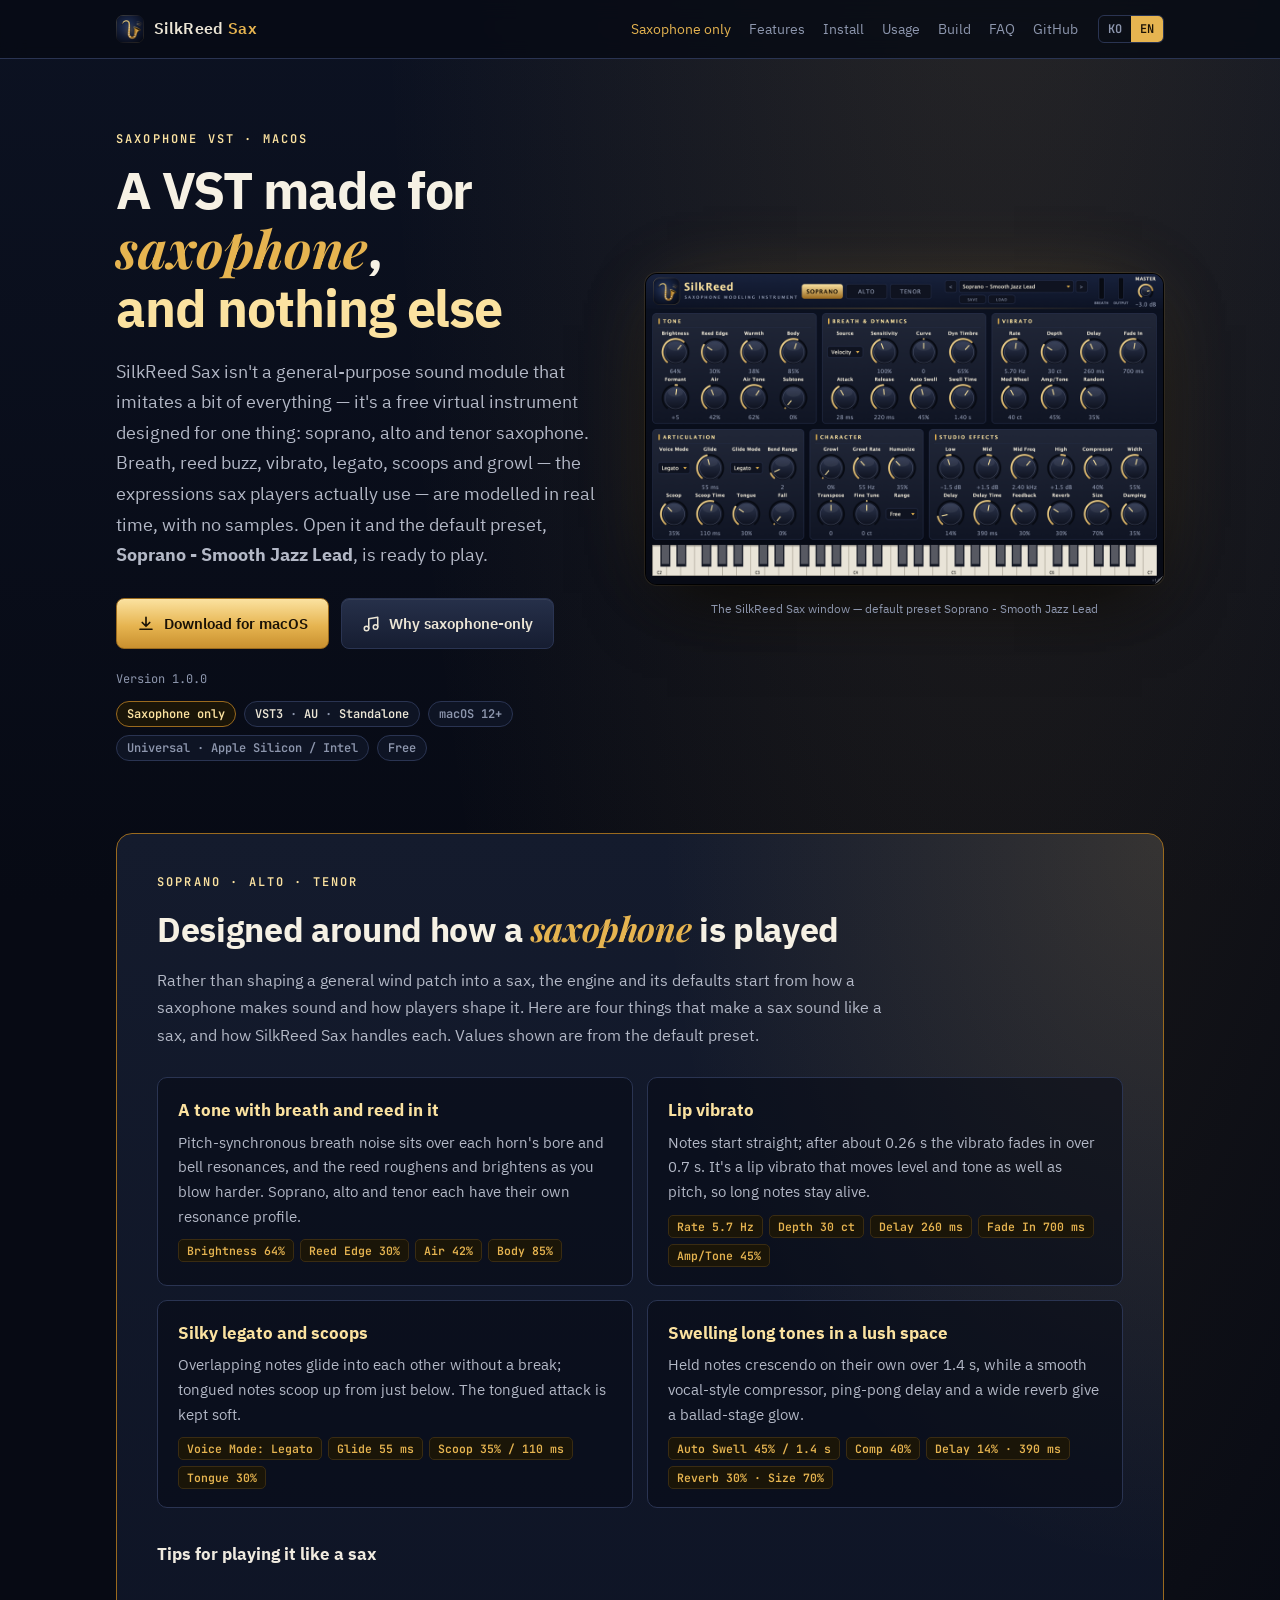
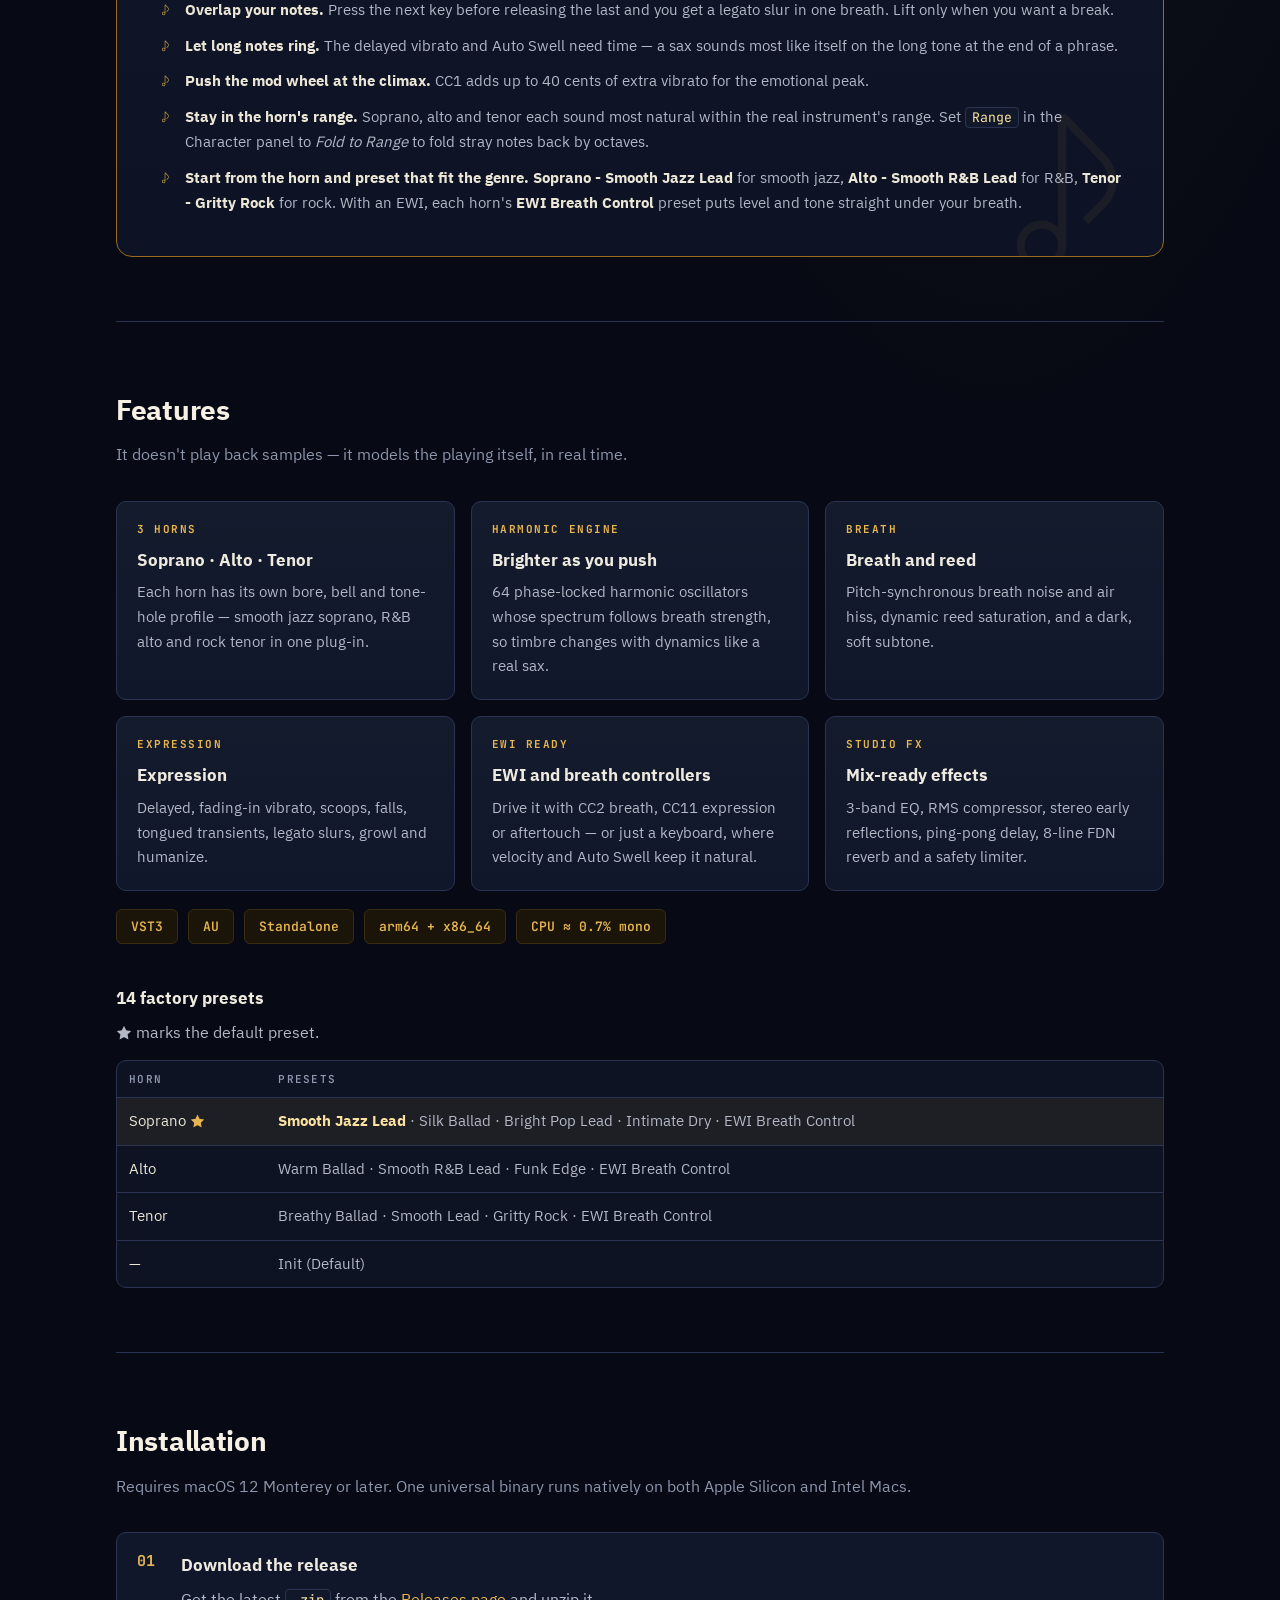
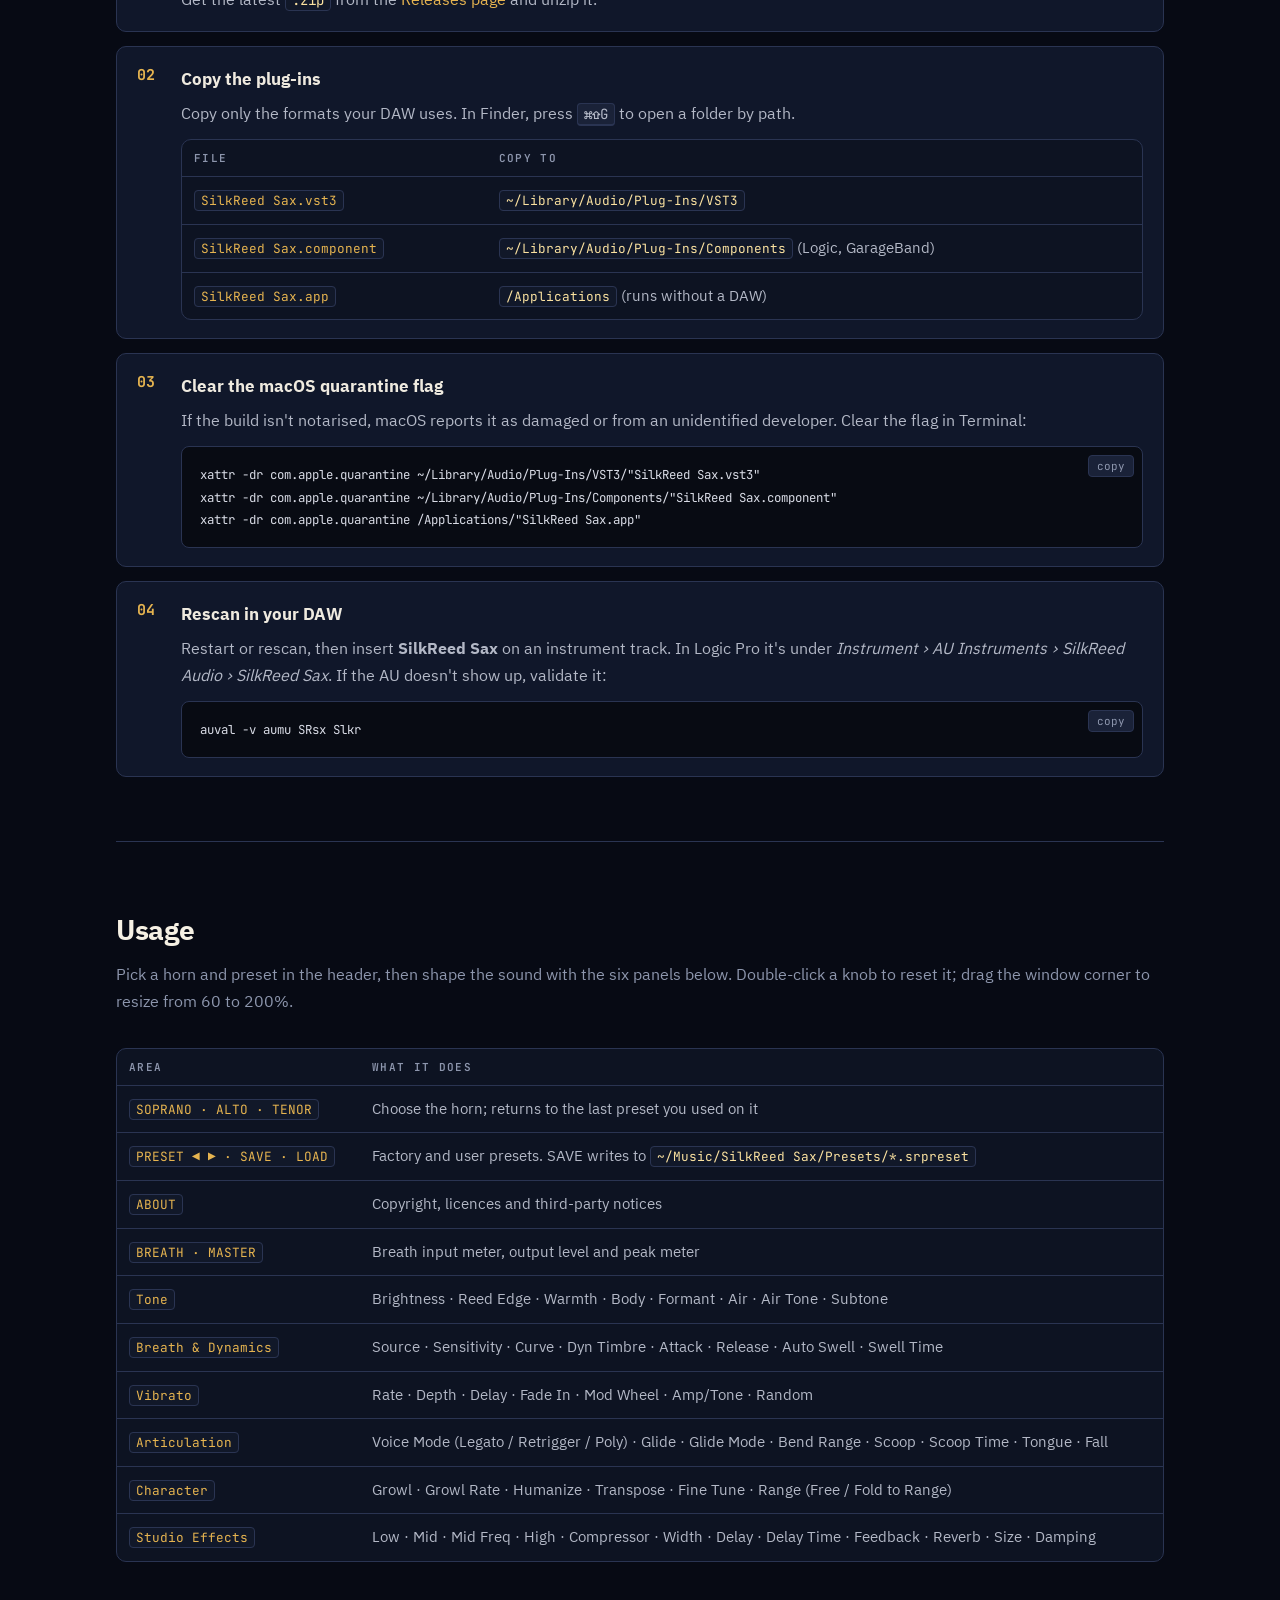
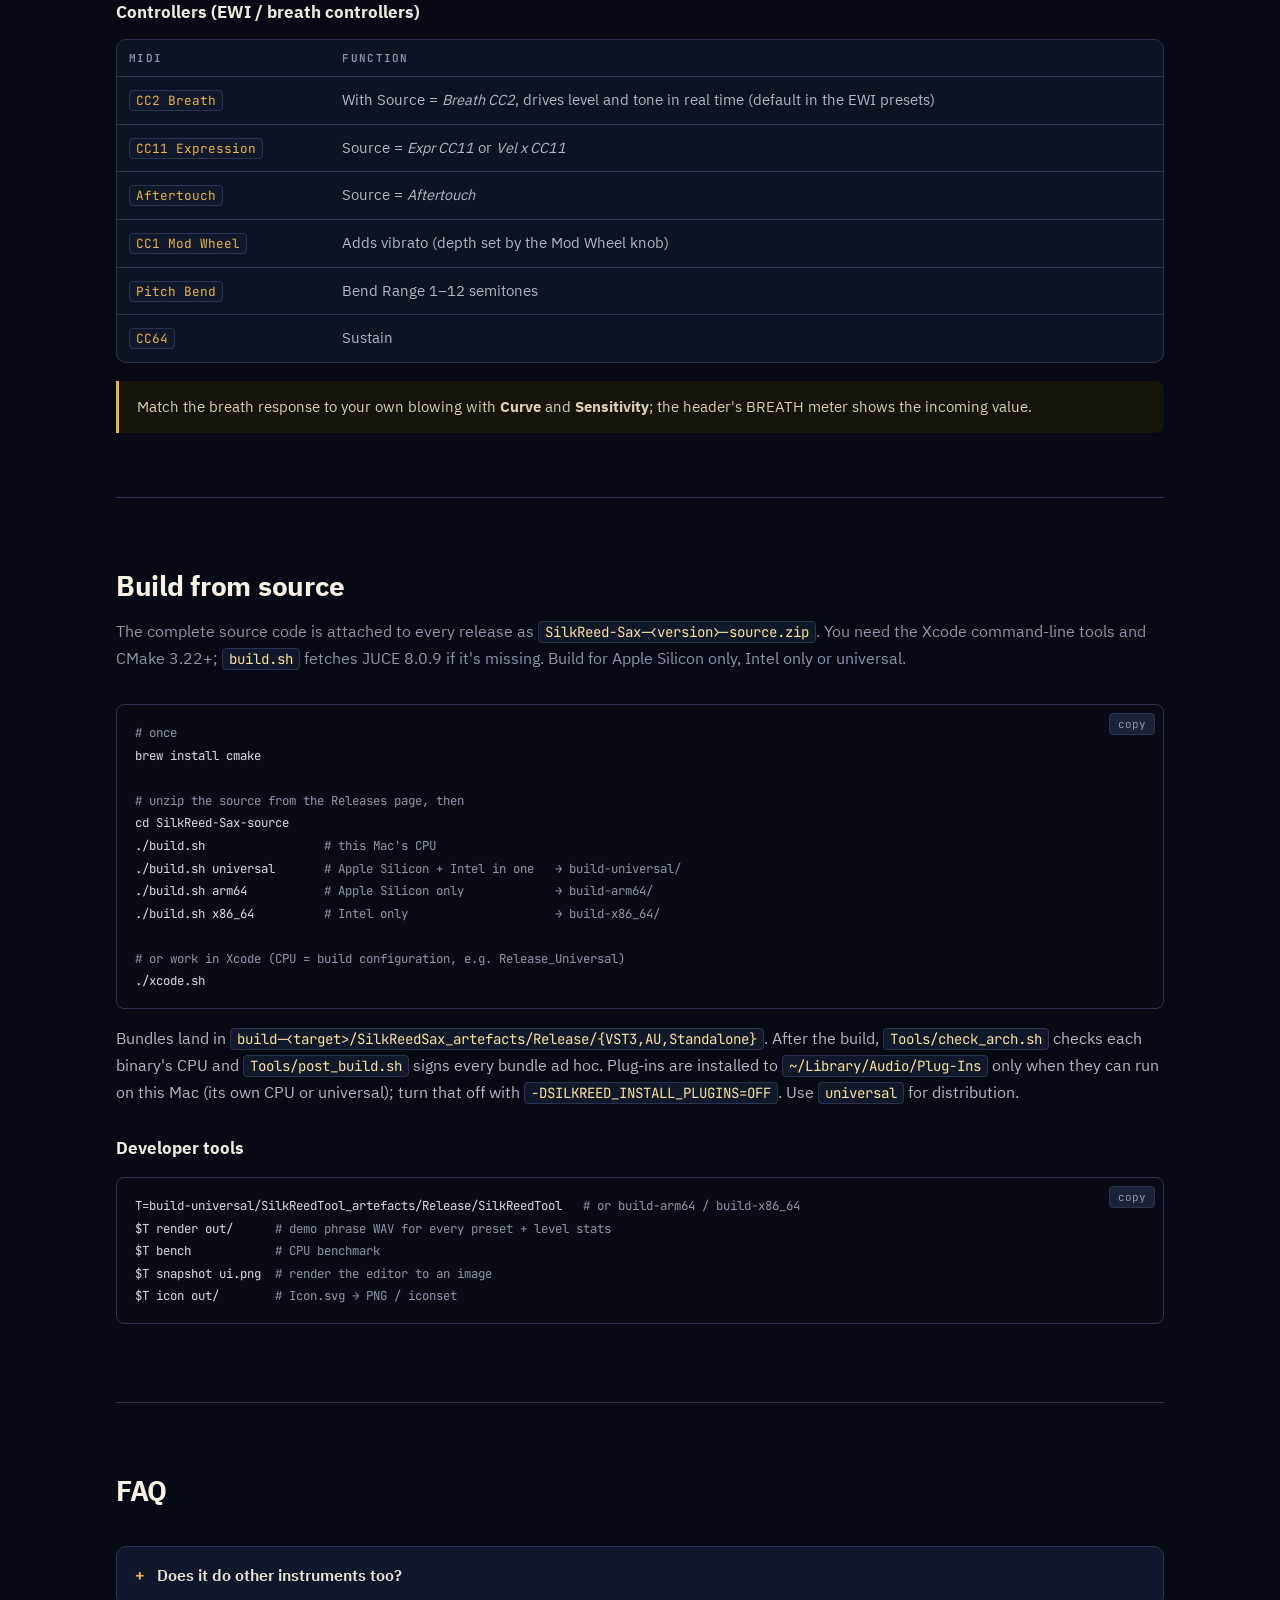
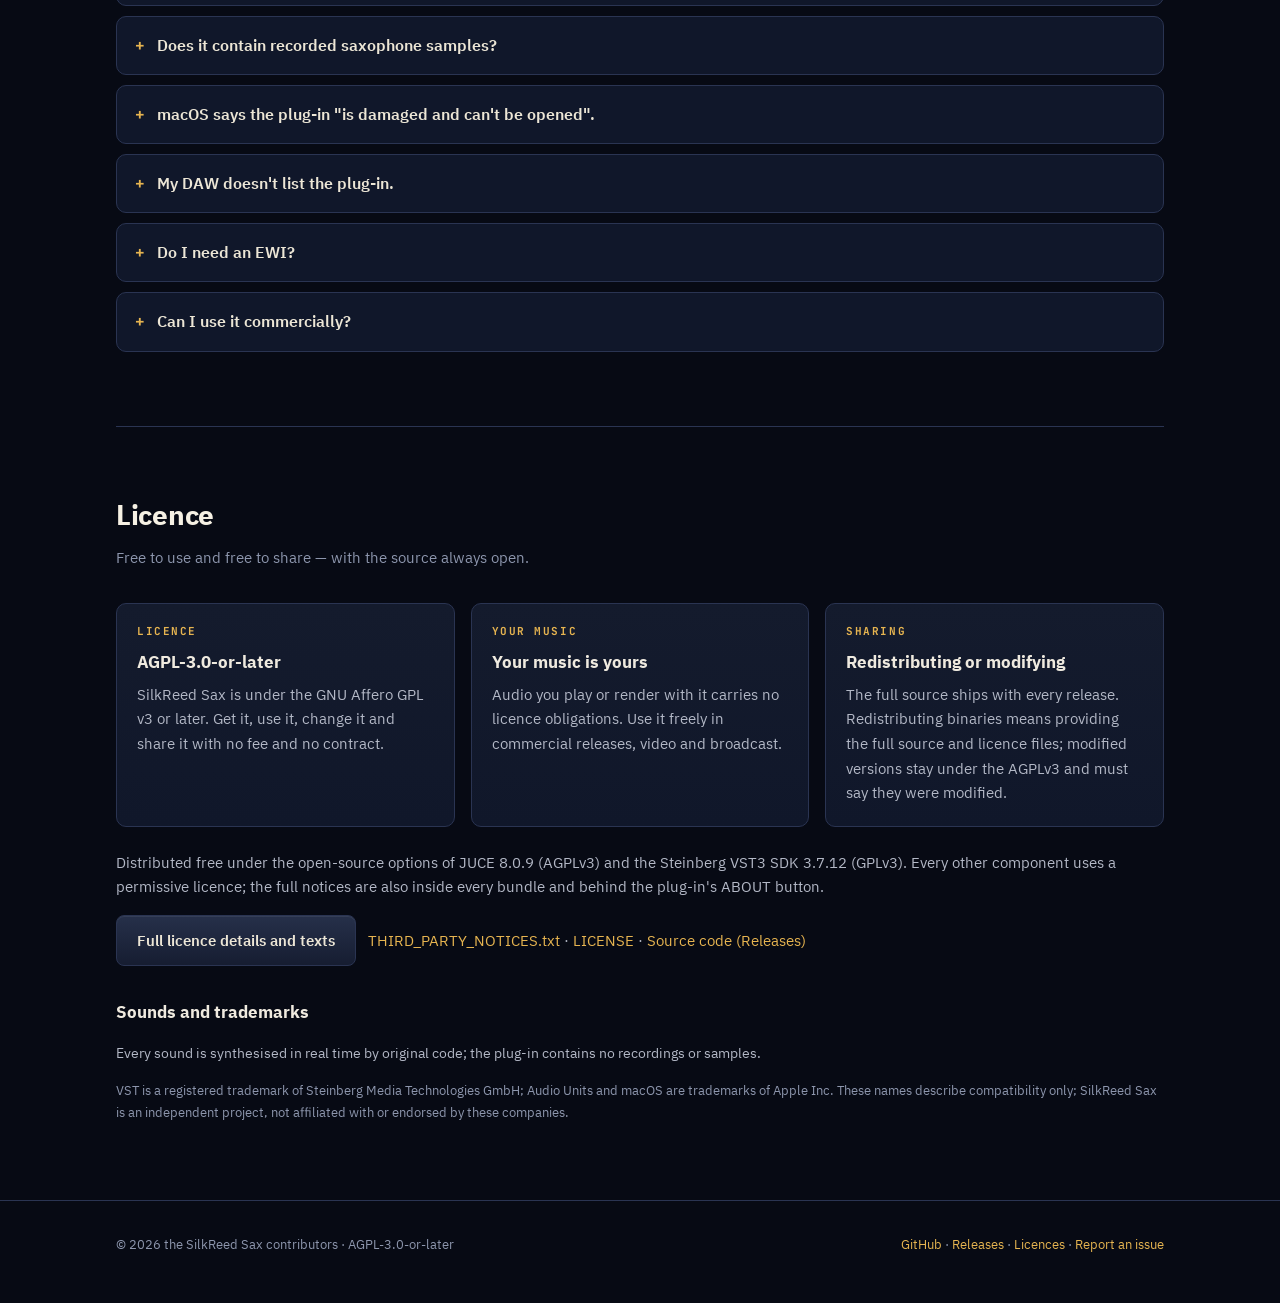
==== docs/index.html @ e33163e9 "Add files via upload" ====
<!doctype html>
<html lang="ko" data-lang="ko">
<head>
<meta charset="utf-8">
<meta name="viewport" content="width=device-width, initial-scale=1">
<title>SilkReed Sax — Saxophone VST</title>
<meta name="description" content="소프라노·알토·테너 색소폰만을 위해 만든 무료 macOS 색소폰 가상악기 (VST3 / AU / Standalone). A free macOS virtual instrument built for saxophone and nothing else.">
<meta property="og:title" content="SilkReed Sax — Saxophone VST">
<meta property="og:description" content="Free macOS VST3 / AU / Standalone instrument built only for saxophone — soprano, alto and tenor, with breath, reed, vibrato and legato modelled in real time.">
<meta property="og:image" content="assets/icon.png">
<link rel="icon" href="assets/icon.png">
<link rel="preconnect" href="https://fonts.googleapis.com">
<link rel="preconnect" href="https://fonts.gstatic.com" crossorigin>
<link href="https://fonts.googleapis.com/css2?family=IBM+Plex+Sans+KR:wght@400;500;600;700&family=JetBrains+Mono:wght@400;600;700&family=Playfair+Display:ital,wght@1,700&display=swap" rel="stylesheet">
<link rel="stylesheet" href="assets/style.css">
</head>
<body>

<header class="top">
  <div class="wrap">
    <a class="brand" href="#"><img src="assets/icon.png" alt=""><span>SilkReed <em>Sax</em></span></a>
    <nav class="links">
      <a class="hl" href="#saxophone"><span lang="ko">색소폰 전용</span><span lang="en">Saxophone only</span></a>
      <a href="#features"><span lang="ko">기능</span><span lang="en">Features</span></a>
      <a href="#install"><span lang="ko">설치</span><span lang="en">Install</span></a>
      <a href="#usage"><span lang="ko">사용법</span><span lang="en">Usage</span></a>
      <a href="#build"><span lang="ko">빌드</span><span lang="en">Build</span></a>
      <a href="#faq">FAQ</a>
      <a data-link="source" href="#">GitHub</a>
    </nav>
    <div class="lang" role="group" aria-label="Language">
      <button data-set-lang="ko">KO</button><button data-set-lang="en">EN</button>
    </div>
  </div>
</header>

<main class="wrap">

<!-- ================= HERO ================= -->
<div class="hero">
  <div>
    <div class="eyebrow">Saxophone VST · macOS</div>
    <h1>
      <span lang="ko"><span class="kg">색소폰</span>만을 위해<br>만든 <span class="soft">가상악기 VST</span></span>
      <span lang="en">A VST made for<br><span class="kg">saxophone</span>,<br><span class="soft">and nothing else</span></span>
    </h1>
    <p class="lead">
      <span lang="ko">SilkReed Sax는 여러 악기를 조금씩 흉내 내는 범용 음원이 아니라, 소프라노·알토·테너 색소폰 하나만을 위해 설계한 무료 가상악기입니다. 숨결과 리드의 떨림, 비브라토, 레가토, 스쿱과 그로울까지 색소폰 연주자가 실제로 쓰는 표현을 샘플 없이 실시간으로 모델링합니다. 열자마자 기본 프리셋 <b>Soprano - Smooth Jazz Lead</b>로 바로 연주할 수 있습니다.</span>
      <span lang="en">SilkReed Sax isn't a general-purpose sound module that imitates a bit of everything — it's a free virtual instrument designed for one thing: soprano, alto and tenor saxophone. Breath, reed buzz, vibrato, legato, scoops and growl — the expressions sax players actually use — are modelled in real time, with no samples. Open it and the default preset, <b>Soprano - Smooth Jazz Lead</b>, is ready to play.</span>
    </p>
    <div class="cta">
      <a class="btn primary" data-link="download" href="#">
        <svg viewBox="0 0 24 24" fill="none" stroke="currentColor" stroke-width="2.2" stroke-linecap="round" stroke-linejoin="round"><path d="M12 3v12m0 0-5-5m5 5 5-5M4 19h16"/></svg>
        <span lang="ko">macOS용 다운로드</span><span lang="en">Download for macOS</span>
      </a>
      <a class="btn" href="#saxophone">
        <svg viewBox="0 0 24 24" fill="none" stroke="currentColor" stroke-width="2" stroke-linecap="round" stroke-linejoin="round"><path d="M9 18V5l12-2v13"/><circle cx="6" cy="18" r="3"/><circle cx="18" cy="16" r="3"/></svg>
        <span lang="ko">색소폰 전용 설계 보기</span><span lang="en">Why saxophone-only</span>
      </a>
    </div>
    <div class="ver" id="ver"></div>
    <div class="chips" style="margin-top:14px">
      <span class="chip gold"><span lang="ko">색소폰 전용</span><span lang="en">Saxophone only</span></span>
      <span class="chip"><b>VST3</b> · <b>AU</b> · <b>Standalone</b></span>
      <span class="chip">macOS 12+</span>
      <span class="chip">Universal · Apple Silicon / Intel</span>
      <span class="chip"><span lang="ko">무료</span><span lang="en">Free</span></span>
    </div>
  </div>

  <figure class="shot">
    <img src="assets/screenshot.png" width="1170" height="700" alt="SilkReed Sax plug-in window">
    <figcaption><span lang="ko">SilkReed Sax 플러그인 화면 — 기본 프리셋 Soprano - Smooth Jazz Lead</span><span lang="en">The SilkReed Sax window — default preset Soprano - Smooth Jazz Lead</span></figcaption>
  </figure>
</div>

<!-- ================= SAXOPHONE SPOTLIGHT ================= -->
<section id="saxophone" class="first">
  <div class="spot">
    <div class="eyebrow" style="margin-bottom:10px">Soprano · Alto · Tenor</div>
    <h2><span lang="ko"><span class="kg">색소폰</span> 연주 방식에 맞춰 설계했습니다</span><span lang="en">Designed around how a <span class="kg">saxophone</span> is played</span></h2>
    <p><span lang="ko">범용 관악기 음원을 색소폰처럼 다듬어 쓰는 대신, 처음부터 색소폰이 소리를 내는 방식과 연주자가 표현하는 방식을 기준으로 엔진과 기본값을 잡았습니다. 색소폰다운 소리를 만드는 네 가지 요소가 SilkReed Sax에서는 이렇게 구현되어 있습니다. 아래 값은 기본 프리셋 기준입니다.</span><span lang="en">Rather than shaping a general wind patch into a sax, the engine and its defaults start from how a saxophone makes sound and how players shape it. Here are four things that make a sax sound like a sax, and how SilkReed Sax handles each. Values shown are from the default preset.</span></p>

    <div class="traits">
      <div class="trait">
        <h3><span lang="ko">숨결과 리드가 살아 있는 톤</span><span lang="en">A tone with breath and reed in it</span></h3>
        <p><span lang="ko">악기별 보어·벨 공명 위에 피치에 맞춰 흔들리는 숨결 노이즈를 얹고, 세게 불수록 리드가 거칠어지며 소리가 밝아집니다. 소프라노·알토·테너가 각각 다른 공명 프로파일을 씁니다.</span><span lang="en">Pitch-synchronous breath noise sits over each horn's bore and bell resonances, and the reed roughens and brightens as you blow harder. Soprano, alto and tenor each have their own resonance profile.</span></p>
        <div class="params"><span>Brightness 64%</span><span>Reed Edge 30%</span><span>Air 42%</span><span>Body 85%</span></div>
      </div>
      <div class="trait">
        <h3><span lang="ko">입술로 만드는 비브라토</span><span lang="en">Lip vibrato</span></h3>
        <p><span lang="ko">음이 시작되면 곧게 뻗다가, 약 0.26초 뒤부터 0.7초에 걸쳐 비브라토가 서서히 깊어집니다. 피치뿐 아니라 음량·음색도 함께 흔들리는 립 비브라토라 긴 음이 살아 있습니다.</span><span lang="en">Notes start straight; after about 0.26 s the vibrato fades in over 0.7 s. It's a lip vibrato that moves level and tone as well as pitch, so long notes stay alive.</span></p>
        <div class="params"><span>Rate 5.7 Hz</span><span>Depth 30 ct</span><span>Delay 260 ms</span><span>Fade In 700 ms</span><span>Amp/Tone 45%</span></div>
      </div>
      <div class="trait">
        <h3><span lang="ko">비단처럼 이어지는 레가토와 스쿱</span><span lang="en">Silky legato and scoops</span></h3>
        <p><span lang="ko">겹쳐 누른 음은 끊기지 않고 미끄러지듯 이어지고, 텅잉한 음은 아래에서 살짝 올려 잡습니다. 혀 끝의 어택은 부드럽게 눌러 두었습니다.</span><span lang="en">Overlapping notes glide into each other without a break; tongued notes scoop up from just below. The tongued attack is kept soft.</span></p>
        <div class="params"><span>Voice Mode: Legato</span><span>Glide 55 ms</span><span>Scoop 35% / 110 ms</span><span>Tongue 30%</span></div>
      </div>
      <div class="trait">
        <h3><span lang="ko">끝없이 부풀어 오르는 롱톤과 공간감</span><span lang="en">Swelling long tones in a lush space</span></h3>
        <p><span lang="ko">길게 끄는 음은 1.4초에 걸쳐 저절로 크레센도되고, 부드러운 보컬형 컴프레서·핑퐁 딜레이·넓은 리버브가 발라드 무대 같은 울림을 줍니다.</span><span lang="en">Held notes crescendo on their own over 1.4 s, while a smooth vocal-style compressor, ping-pong delay and a wide reverb give a ballad-stage glow.</span></p>
        <div class="params"><span>Auto Swell 45% / 1.4 s</span><span>Comp 40%</span><span>Delay 14% · 390 ms</span><span>Reverb 30% · Size 70%</span></div>
      </div>
    </div>

    <h3 style="margin-top:32px;position:relative;z-index:1"><span lang="ko">색소폰답게 연주하는 요령</span><span lang="en">Tips for playing it like a sax</span></h3>
    <ul class="tips">
      <li><span lang="ko"><b>음을 살짝 겹쳐 누르세요.</b> 앞 음을 떼기 전에 다음 음을 누르면 레가토 슬러가 걸려 한 호흡으로 이어집니다. 끊고 싶을 때만 손을 떼세요.</span><span lang="en"><b>Overlap your notes.</b> Press the next key before releasing the last and you get a legato slur in one breath. Lift only when you want a break.</span></li>
      <li><span lang="ko"><b>긴 음은 충분히 끄세요.</b> 비브라토가 늦게 들어오고 Auto Swell이 서서히 부풀기 때문에, 프레이즈 끝의 롱톤에서 색소폰다운 표현이 가장 잘 드러납니다.</span><span lang="en"><b>Let long notes ring.</b> The delayed vibrato and Auto Swell need time — a sax sounds most like itself on the long tone at the end of a phrase.</span></li>
      <li><span lang="ko"><b>클라이맥스에서는 모드 휠을 올리세요.</b> CC1이 비브라토를 최대 40센트까지 더 깊게 만들어 감정을 끌어올립니다.</span><span lang="en"><b>Push the mod wheel at the climax.</b> CC1 adds up to 40 cents of extra vibrato for the emotional peak.</span></li>
      <li><span lang="ko"><b>악기 음역 안에서 연주하세요.</b> 소프라노·알토·테너 모두 실제 악기 음역 안에서 가장 자연스럽습니다. Character 패널의 <code>Range</code>를 <i>Fold to Range</i>로 두면 벗어난 음을 옥타브로 접어 줍니다.</span><span lang="en"><b>Stay in the horn's range.</b> Soprano, alto and tenor each sound most natural within the real instrument's range. Set <code>Range</code> in the Character panel to <i>Fold to Range</i> to fold stray notes back by octaves.</span></li>
      <li><span lang="ko"><b>장르에 맞는 악기와 프리셋으로 시작하세요.</b> 스무드 재즈는 <b>Soprano - Smooth Jazz Lead</b>, R&amp;B는 <b>Alto - Smooth R&amp;B Lead</b>, 록은 <b>Tenor - Gritty Rock</b>이 출발점입니다. EWI가 있다면 각 악기의 <b>EWI Breath Control</b> 프리셋이 숨으로 음량과 음색을 바로 움직입니다.</span><span lang="en"><b>Start from the horn and preset that fit the genre.</b> <b>Soprano - Smooth Jazz Lead</b> for smooth jazz, <b>Alto - Smooth R&amp;B Lead</b> for R&amp;B, <b>Tenor - Gritty Rock</b> for rock. With an EWI, each horn's <b>EWI Breath Control</b> preset puts level and tone straight under your breath.</span></li>
    </ul>
  </div>
</section>

<!-- ================= FEATURES ================= -->
<section id="features">
  <h2><span lang="ko">주요 기능</span><span lang="en">Features</span></h2>
  <p class="sub"><span lang="ko">샘플을 재생하지 않고 연주 표현 자체를 실시간으로 모델링합니다.</span><span lang="en">It doesn't play back samples — it models the playing itself, in real time.</span></p>
  <div class="grid">
    <div class="card"><span class="ico">3 HORNS</span>
      <h3><span lang="ko">소프라노 · 알토 · 테너</span><span lang="en">Soprano · Alto · Tenor</span></h3>
      <p><span lang="ko">악기마다 다른 보어·벨 공명과 톤홀 프로파일. 스무드 재즈 소프라노부터 R&amp;B 알토, 록 테너까지 색소폰 세 가지를 한 플러그인에 담았습니다.</span><span lang="en">Each horn has its own bore, bell and tone-hole profile — smooth jazz soprano, R&amp;B alto and rock tenor in one plug-in.</span></p></div>
    <div class="card"><span class="ico">HARMONIC ENGINE</span>
      <h3><span lang="ko">세게 불수록 밝아지는 소리</span><span lang="en">Brighter as you push</span></h3>
      <p><span lang="ko">위상 고정형 배음 오실레이터 64개. 브레스 세기에 따라 스펙트럼이 바뀌어 실제 색소폰처럼 다이내믹에 따라 음색이 달라집니다.</span><span lang="en">64 phase-locked harmonic oscillators whose spectrum follows breath strength, so timbre changes with dynamics like a real sax.</span></p></div>
    <div class="card"><span class="ico">BREATH</span>
      <h3><span lang="ko">숨결과 리드</span><span lang="en">Breath and reed</span></h3>
      <p><span lang="ko">피치 동기 숨결 노이즈와 에어 히스, 다이내믹에 반응하는 리드 새츄레이션, 어둡고 부드러운 서브톤.</span><span lang="en">Pitch-synchronous breath noise and air hiss, dynamic reed saturation, and a dark, soft subtone.</span></p></div>
    <div class="card"><span class="ico">EXPRESSION</span>
      <h3><span lang="ko">연주 표현</span><span lang="en">Expression</span></h3>
      <p><span lang="ko">딜레이·페이드인 비브라토, 스쿱, 폴, 텅잉 트랜지언트, 레가토 슬러, 그로울, 휴머나이즈.</span><span lang="en">Delayed, fading-in vibrato, scoops, falls, tongued transients, legato slurs, growl and humanize.</span></p></div>
    <div class="card"><span class="ico">EWI READY</span>
      <h3><span lang="ko">EWI · 브레스 컨트롤러</span><span lang="en">EWI and breath controllers</span></h3>
      <p><span lang="ko">CC2 브레스, CC11 익스프레션, 애프터터치로 실시간 제어. 건반으로 쳐도 벨로시티와 Auto Swell로 자연스럽게 연주됩니다.</span><span lang="en">Drive it with CC2 breath, CC11 expression or aftertouch — or just a keyboard, where velocity and Auto Swell keep it natural.</span></p></div>
    <div class="card"><span class="ico">STUDIO FX</span>
      <h3><span lang="ko">믹스에 바로 쓰는 이펙트</span><span lang="en">Mix-ready effects</span></h3>
      <p><span lang="ko">3밴드 EQ, RMS 컴프레서, 스테레오 초기 반사, 핑퐁 딜레이, 8라인 FDN 리버브, 안전 리미터.</span><span lang="en">3-band EQ, RMS compressor, stereo early reflections, ping-pong delay, 8-line FDN reverb and a safety limiter.</span></p></div>
  </div>
  <div class="formats"><span>VST3</span><span>AU</span><span>Standalone</span><span>arm64 + x86_64</span><span>CPU ≈ 0.7% mono</span></div>

  <h3 style="margin-top:40px"><span lang="ko">팩토리 프리셋 14개</span><span lang="en">14 factory presets</span></h3>
  <p style="color:var(--body);margin:0 0 14px"><span lang="ko">★ 표시가 기본 프리셋입니다.</span><span lang="en">★ marks the default preset.</span></p>
  <div class="table-wrap"><table>
    <tr><th><span lang="ko">악기</span><span lang="en">Horn</span></th><th><span lang="ko">프리셋</span><span lang="en">Presets</span></th></tr>
    <tr class="star"><td>Soprano</td><td><b style="color:var(--gold-light)">Smooth Jazz Lead</b> · Silk Ballad · Bright Pop Lead · Intimate Dry · EWI Breath Control</td></tr>
    <tr><td>Alto</td><td>Warm Ballad · Smooth R&amp;B Lead · Funk Edge · EWI Breath Control</td></tr>
    <tr><td>Tenor</td><td>Breathy Ballad · Smooth Lead · Gritty Rock · EWI Breath Control</td></tr>
    <tr><td>—</td><td>Init (Default)</td></tr>
  </table></div>
</section>

<!-- ================= INSTALL ================= -->
<section id="install">
  <h2><span lang="ko">설치</span><span lang="en">Installation</span></h2>
  <p class="sub"><span lang="ko">macOS 12 Monterey 이상이 필요합니다. 하나의 유니버설 바이너리로 Apple Silicon과 Intel Mac에서 모두 네이티브로 실행됩니다.</span><span lang="en">Requires macOS 12 Monterey or later. One universal binary runs natively on both Apple Silicon and Intel Macs.</span></p>
  <ol class="steps">
    <li>
      <h3><span lang="ko">릴리스 다운로드</span><span lang="en">Download the release</span></h3>
      <p><span lang="ko"><a data-link="releases" href="#">Releases 페이지</a>에서 최신 버전의 <code>.zip</code>을 받아 압축을 풉니다.</span><span lang="en">Get the latest <code>.zip</code> from the <a data-link="releases" href="#">Releases page</a> and unzip it.</span></p>
    </li>
    <li>
      <h3><span lang="ko">플러그인 복사</span><span lang="en">Copy the plug-ins</span></h3>
      <p><span lang="ko">쓰는 DAW에 맞는 파일만 복사해도 됩니다. Finder에서 <kbd>⌘⇧G</kbd>로 폴더를 열 수 있습니다.</span><span lang="en">Copy only the formats your DAW uses. In Finder, press <kbd>⌘⇧G</kbd> to open a folder by path.</span></p>
      <div class="table-wrap" style="margin-top:12px"><table>
        <tr><th><span lang="ko">파일</span><span lang="en">File</span></th><th><span lang="ko">복사할 위치</span><span lang="en">Copy to</span></th></tr>
        <tr><td><code>SilkReed Sax.vst3</code></td><td><code>~/Library/Audio/Plug-Ins/VST3</code></td></tr>
        <tr><td><code>SilkReed Sax.component</code></td><td><code>~/Library/Audio/Plug-Ins/Components</code> <span lang="ko">(Logic, GarageBand)</span><span lang="en">(Logic, GarageBand)</span></td></tr>
        <tr><td><code>SilkReed Sax.app</code></td><td><code>/Applications</code> <span lang="ko">(DAW 없이 단독 실행)</span><span lang="en">(runs without a DAW)</span></td></tr>
      </table></div>
    </li>
    <li>
      <h3><span lang="ko">macOS 보안 경고 해제</span><span lang="en">Clear the macOS quarantine flag</span></h3>
      <p><span lang="ko">공증(notarize)되지 않은 빌드라면 macOS가 "손상되었거나 확인할 수 없는 개발자" 경고를 띄웁니다. 터미널에서 아래 명령으로 해제하세요.</span><span lang="en">If the build isn't notarised, macOS reports it as damaged or from an unidentified developer. Clear the flag in Terminal:</span></p>
<pre><code>xattr -dr com.apple.quarantine ~/Library/Audio/Plug-Ins/VST3/"SilkReed Sax.vst3"
xattr -dr com.apple.quarantine ~/Library/Audio/Plug-Ins/Components/"SilkReed Sax.component"
xattr -dr com.apple.quarantine /Applications/"SilkReed Sax.app"</code></pre>
    </li>
    <li>
      <h3><span lang="ko">DAW에서 다시 스캔</span><span lang="en">Rescan in your DAW</span></h3>
      <p><span lang="ko">DAW를 재시작하거나 플러그인을 다시 스캔한 뒤 악기 트랙에 <b>SilkReed Sax</b>를 올립니다. Logic Pro에서는 <i>Instrument › AU Instruments › SilkReed Audio › SilkReed Sax</i>에 있습니다. AU가 안 보이면 아래 명령으로 검증해 보세요.</span><span lang="en">Restart or rescan, then insert <b>SilkReed Sax</b> on an instrument track. In Logic Pro it's under <i>Instrument › AU Instruments › SilkReed Audio › SilkReed Sax</i>. If the AU doesn't show up, validate it:</span></p>
<pre><code>auval -v aumu SRsx Slkr</code></pre>
    </li>
  </ol>
</section>

<!-- ================= USAGE ================= -->
<section id="usage">
  <h2><span lang="ko">사용법</span><span lang="en">Usage</span></h2>
  <p class="sub"><span lang="ko">위쪽 헤더에서 악기와 프리셋을 고르고, 아래 여섯 패널로 소리를 다듬습니다. 노브를 더블클릭하면 기본값으로, 창 모서리를 끌면 60–200% 크기로 바뀝니다.</span><span lang="en">Pick a horn and preset in the header, then shape the sound with the six panels below. Double-click a knob to reset it; drag the window corner to resize from 60 to 200%.</span></p>
  <div class="table-wrap"><table>
    <tr><th><span lang="ko">영역</span><span lang="en">Area</span></th><th><span lang="ko">설명</span><span lang="en">What it does</span></th></tr>
    <tr><td><code>SOPRANO · ALTO · TENOR</code></td><td><span lang="ko">악기 선택. 그 악기에서 마지막으로 쓴 프리셋으로 돌아갑니다</span><span lang="en">Choose the horn; returns to the last preset you used on it</span></td></tr>
    <tr><td><code>PRESET ◀ ▶ · SAVE · LOAD</code></td><td><span lang="ko">팩토리·사용자 프리셋 선택. SAVE는 <code>~/Music/SilkReed Sax/Presets/*.srpreset</code>에 저장합니다</span><span lang="en">Factory and user presets. SAVE writes to <code>~/Music/SilkReed Sax/Presets/*.srpreset</code></span></td></tr>
    <tr><td><code>ABOUT</code></td><td><span lang="ko">저작권, 라이선스, 제3자 고지 보기</span><span lang="en">Copyright, licences and third-party notices</span></td></tr>
    <tr><td><code>BREATH · MASTER</code></td><td><span lang="ko">브레스 입력 미터, 출력 레벨과 피크 미터</span><span lang="en">Breath input meter, output level and peak meter</span></td></tr>
    <tr><td><code>Tone</code></td><td>Brightness · Reed Edge · Warmth · Body · Formant · Air · Air Tone · Subtone</td></tr>
    <tr><td><code>Breath &amp; Dynamics</code></td><td>Source · Sensitivity · Curve · Dyn Timbre · Attack · Release · Auto Swell · Swell Time</td></tr>
    <tr><td><code>Vibrato</code></td><td>Rate · Depth · Delay · Fade In · Mod Wheel · Amp/Tone · Random</td></tr>
    <tr><td><code>Articulation</code></td><td>Voice Mode (Legato / Retrigger / Poly) · Glide · Glide Mode · Bend Range · Scoop · Scoop Time · Tongue · Fall</td></tr>
    <tr><td><code>Character</code></td><td>Growl · Growl Rate · Humanize · Transpose · Fine Tune · Range (Free / Fold to Range)</td></tr>
    <tr><td><code>Studio Effects</code></td><td>Low · Mid · Mid Freq · High · Compressor · Width · Delay · Delay Time · Feedback · Reverb · Size · Damping</td></tr>
  </table></div>

  <h3 style="margin-top:36px"><span lang="ko">컨트롤러 (EWI / 브레스 컨트롤러)</span><span lang="en">Controllers (EWI / breath controllers)</span></h3>
  <div class="table-wrap" style="margin-top:12px"><table>
    <tr><th>MIDI</th><th><span lang="ko">기능</span><span lang="en">Function</span></th></tr>
    <tr><td><code>CC2 Breath</code></td><td><span lang="ko">Source = <i>Breath CC2</i>일 때 음량과 음색을 실시간 제어 (EWI 프리셋 기본값)</span><span lang="en">With Source = <i>Breath CC2</i>, drives level and tone in real time (default in the EWI presets)</span></td></tr>
    <tr><td><code>CC11 Expression</code></td><td><span lang="ko">Source = <i>Expr CC11</i> 또는 <i>Vel x CC11</i></span><span lang="en">Source = <i>Expr CC11</i> or <i>Vel x CC11</i></span></td></tr>
    <tr><td><code>Aftertouch</code></td><td><span lang="ko">Source = <i>Aftertouch</i></span><span lang="en">Source = <i>Aftertouch</i></span></td></tr>
    <tr><td><code>CC1 Mod Wheel</code></td><td><span lang="ko">비브라토 추가 (Mod Wheel 노브로 깊이 조절)</span><span lang="en">Adds vibrato (depth set by the Mod Wheel knob)</span></td></tr>
    <tr><td><code>Pitch Bend</code></td><td><span lang="ko">Bend Range 1–12반음</span><span lang="en">Bend Range 1–12 semitones</span></td></tr>
    <tr><td><code>CC64</code></td><td><span lang="ko">서스테인</span><span lang="en">Sustain</span></td></tr>
  </table></div>
  <div class="note"><span lang="ko"><b>Curve</b>와 <b>Sensitivity</b>로 브레스 반응을 자기 호흡에 맞추세요. 헤더의 BREATH 미터로 입력값을 바로 확인할 수 있습니다.</span><span lang="en">Match the breath response to your own blowing with <b>Curve</b> and <b>Sensitivity</b>; the header's BREATH meter shows the incoming value.</span></div>
</section>

<!-- ================= BUILD ================= -->
<section id="build">
  <h2><span lang="ko">소스에서 빌드</span><span lang="en">Build from source</span></h2>
  <p class="sub"><span lang="ko">전체 소스 코드는 각 릴리스에 <code>SilkReed-Sax-&lt;버전&gt;-source.zip</code>으로 함께 올라갑니다. Xcode 커맨드라인 툴과 CMake 3.22 이상이 필요하며, JUCE 8.0.9가 없으면 <code>build.sh</code>가 내려받습니다. Apple Silicon 전용, Intel 전용, 유니버설 중에서 골라 빌드할 수 있습니다.</span><span lang="en">The complete source code is attached to every release as <code>SilkReed-Sax-&lt;version&gt;-source.zip</code>. You need the Xcode command-line tools and CMake 3.22+; <code>build.sh</code> fetches JUCE 8.0.9 if it's missing. Build for Apple Silicon only, Intel only or universal.</span></p>
<pre><code><span class="c"># once</span>
brew install cmake

<span class="c"># unzip the source from the Releases page, then</span>
cd SilkReed-Sax-source
./build.sh                 <span class="c"># this Mac's CPU</span>
./build.sh universal       <span class="c"># Apple Silicon + Intel in one   → build-universal/</span>
./build.sh arm64           <span class="c"># Apple Silicon only             → build-arm64/</span>
./build.sh x86_64          <span class="c"># Intel only                     → build-x86_64/</span>

<span class="c"># or work in Xcode (CPU = build configuration, e.g. Release_Universal)</span>
./xcode.sh</code></pre>
  <p style="color:var(--body)"><span lang="ko">결과물은 <code>build-&lt;대상&gt;/SilkReedSax_artefacts/Release/{VST3,AU,Standalone}</code>에 생깁니다. 빌드가 끝나면 <code>Tools/check_arch.sh</code>가 바이너리의 CPU를 검사하고 <code>Tools/post_build.sh</code>가 모든 번들을 ad-hoc 서명합니다. 플러그인은 이 Mac에서 실행할 수 있을 때(이 Mac의 CPU용이거나 유니버설일 때)만 <code>~/Library/Audio/Plug-Ins</code>에 자동 설치되며, <code>-DSILKREED_INSTALL_PLUGINS=OFF</code>로 끌 수 있습니다. 배포용으로는 <code>universal</code>을 쓰세요.</span><span lang="en">Bundles land in <code>build-&lt;target&gt;/SilkReedSax_artefacts/Release/{VST3,AU,Standalone}</code>. After the build, <code>Tools/check_arch.sh</code> checks each binary's CPU and <code>Tools/post_build.sh</code> signs every bundle ad hoc. Plug-ins are installed to <code>~/Library/Audio/Plug-Ins</code> only when they can run on this Mac (its own CPU or universal); turn that off with <code>-DSILKREED_INSTALL_PLUGINS=OFF</code>. Use <code>universal</code> for distribution.</span></p>
  <h3 style="margin-top:28px"><span lang="ko">개발자 도구</span><span lang="en">Developer tools</span></h3>
<pre><code>T=build-universal/SilkReedTool_artefacts/Release/SilkReedTool   <span class="c"># or build-arm64 / build-x86_64</span>
$T render out/      <span class="c"># demo phrase WAV for every preset + level stats</span>
$T bench            <span class="c"># CPU benchmark</span>
$T snapshot ui.png  <span class="c"># render the editor to an image</span>
$T icon out/        <span class="c"># Icon.svg → PNG / iconset</span></code></pre>
</section>

<!-- ================= FAQ ================= -->
<section id="faq">
  <h2>FAQ</h2>
  <p class="sub"></p>
  <details><summary><span lang="ko">색소폰 말고 다른 악기 소리도 나나요?</span><span lang="en">Does it do other instruments too?</span></summary>
    <div><span lang="ko">아니요. 소프라노·알토·테너 색소폰 세 가지만 담았습니다. 대신 엔진, 컨트롤, 프리셋이 모두 색소폰 연주 표현(브레스, 비브라토, 레가토, 스쿱, 그로울)에 맞춰져 있어 범용 음원보다 색소폰다운 소리를 내기 쉽습니다.</span><span lang="en">No — just soprano, alto and tenor saxophone. In exchange, the engine, controls and presets are all built around sax expression (breath, vibrato, legato, scoops, growl), so it gets to a convincing sax sound faster than a general-purpose module.</span></div></details>
  <details><summary><span lang="ko">실제 색소폰 녹음(샘플)이 들어 있나요?</span><span lang="en">Does it contain recorded saxophone samples?</span></summary>
    <div><span lang="ko">아니요. 모든 소리는 코드로 실시간 합성됩니다. 그래서 용량이 작고, 음 사이를 잇는 레가토와 브레스 변화가 샘플 경계 없이 매끄럽게 이어집니다. 그 대신 연주감은 프레이징에 크게 좌우되니 <a href="#saxophone">연주 요령</a>을 참고하세요.</span><span lang="en">No. Every sound is synthesised in real time by code, so it's small and legato and breath changes flow without sample seams. The flip side is that phrasing matters a lot — see the <a href="#saxophone">playing tips</a>.</span></div></details>
  <details><summary><span lang="ko">"손상되었기 때문에 열 수 없습니다"라고 나와요.</span><span lang="en">macOS says the plug-in "is damaged and can't be opened".</span></summary>
    <div><span lang="ko">다운로드한 파일에 붙은 격리(quarantine) 속성 때문입니다. <a href="#install">설치 3단계</a>의 <code>xattr</code> 명령을 실행한 뒤 DAW를 다시 시작하세요.</span><span lang="en">That's the quarantine flag on downloaded files. Run the <code>xattr</code> commands from <a href="#install">step 3</a> and restart your DAW.</span></div></details>
  <details><summary><span lang="ko">DAW에서 플러그인이 보이지 않아요.</span><span lang="en">My DAW doesn't list the plug-in.</span></summary>
    <div><span lang="ko">파일이 사용자 Library(<code>~/Library</code>) 아래 올바른 폴더에 있는지 확인하고 다시 스캔하세요. Logic·GarageBand는 AU(<code>.component</code>)만, Ableton Live·Cubase·Reaper·Bitwig 등은 VST3도 사용합니다.</span><span lang="en">Check the files are in the right folders under your user Library (<code>~/Library</code>) and rescan. Logic and GarageBand use AU (<code>.component</code>) only; Live, Cubase, Reaper, Bitwig and others also load VST3.</span></div></details>
  <details><summary><span lang="ko">EWI가 없어도 되나요?</span><span lang="en">Do I need an EWI?</span></summary>
    <div><span lang="ko">아니요. 기본 프리셋은 건반 벨로시티로 연주하도록 맞춰져 있고, Auto Swell이 긴 음을 저절로 부풀려 줍니다. EWI나 브레스 컨트롤러가 있다면 <i>EWI Breath Control</i> 프리셋을 쓰세요.</span><span lang="en">No. The default preset is set up for keyboard velocity, and Auto Swell blooms long notes for you. With an EWI or breath controller, use an <i>EWI Breath Control</i> preset.</span></div></details>
  <details><summary><span lang="ko">상업적으로 써도 되나요?</span><span lang="en">Can I use it commercially?</span></summary>
    <div><span lang="ko">이 플러그인으로 만든 음악에는 제한이 없습니다. 플러그인 자체를 수정·재배포할 때는 AGPLv3 조건(소스 공개 등)을 따라야 합니다.</span><span lang="en">Music you make with it is yours. Modifying or redistributing the plug-in itself must follow the AGPLv3 (including publishing source).</span></div></details>
</section>

<!-- ================= LICENCE ================= -->
<section id="license" class="legal">
  <h2><span lang="ko">라이선스</span><span lang="en">Licence</span></h2>
  <p class="sub"><span lang="ko">무료로 쓰고, 무료로 나눌 수 있습니다. 대신 소스는 항상 공개됩니다.</span><span lang="en">Free to use and free to share — with the source always open.</span></p>
  <div class="grid">
    <div class="card"><span class="ico">LICENCE</span>
      <h3>AGPL-3.0-or-later</h3>
      <p><span lang="ko">SilkReed Sax는 GNU Affero GPL v3 이상으로 배포됩니다. 비용·계약 없이 받아서 쓰고, 고치고, 나눌 수 있습니다.</span><span lang="en">SilkReed Sax is under the GNU Affero GPL v3 or later. Get it, use it, change it and share it with no fee and no contract.</span></p></div>
    <div class="card"><span class="ico">YOUR MUSIC</span>
      <h3><span lang="ko">만든 음악은 여러분의 것</span><span lang="en">Your music is yours</span></h3>
      <p><span lang="ko">플러그인으로 연주·렌더링한 오디오에는 라이선스 의무가 없습니다. 상업 음반·영상·방송에도 자유롭게 쓰세요.</span><span lang="en">Audio you play or render with it carries no licence obligations. Use it freely in commercial releases, video and broadcast.</span></p></div>
    <div class="card"><span class="ico">SHARING</span>
      <h3><span lang="ko">재배포·수정 조건</span><span lang="en">Redistributing or modifying</span></h3>
      <p><span lang="ko">전체 소스는 각 릴리스에 함께 올라갑니다. 바이너리를 다시 배포하면 전체 소스와 라이선스 파일을 함께 제공해야 하고, 수정본은 AGPLv3를 유지하며 수정 사실을 밝혀야 합니다.</span><span lang="en">The full source ships with every release. Redistributing binaries means providing the full source and licence files; modified versions stay under the AGPLv3 and must say they were modified.</span></p></div>
  </div>
  <p style="margin-top:24px"><span lang="ko">JUCE 8.0.9(AGPLv3)와 Steinberg VST3 SDK 3.7.12(GPLv3)의 오픈소스 라이선스를 택해 무료로 공개합니다. 나머지 구성 요소는 모두 허용형 라이선스이며, 전체 고지문은 각 번들 안과 플러그인의 ABOUT 버튼에도 들어 있습니다.</span><span lang="en">Distributed free under the open-source options of JUCE 8.0.9 (AGPLv3) and the Steinberg VST3 SDK 3.7.12 (GPLv3). Every other component uses a permissive licence; the full notices are also inside every bundle and behind the plug-in's ABOUT button.</span></p>
  <p><a class="btn" href="licenses.html"><span lang="ko">라이선스 상세·전문 보기</span><span lang="en">Full licence details and texts</span></a>
     &nbsp; <a href="THIRD_PARTY_NOTICES.txt">THIRD_PARTY_NOTICES.txt</a> · <a data-link="license" href="#">LICENSE</a> · <a data-link="releases" href="#"><span lang="ko">소스 코드 (Releases)</span><span lang="en">Source code (Releases)</span></a></p>

  <h3 style="margin-top:32px"><span lang="ko">소리·상표</span><span lang="en">Sounds and trademarks</span></h3>
  <p style="font-size:14px"><span lang="ko">모든 소리는 원본 코드로 실시간 합성되며, 플러그인에는 녹음이나 샘플이 들어 있지 않습니다.</span><span lang="en">Every sound is synthesised in real time by original code; the plug-in contains no recordings or samples.</span></p>
  <p style="font-size:13px;color:var(--silk-dim)"><span lang="ko">VST는 Steinberg Media Technologies GmbH의 등록 상표이고, Audio Units와 macOS는 Apple Inc.의 상표입니다. 이 이름들은 호환성 설명에만 쓰이며, SilkReed Sax는 이들 회사와 제휴하거나 보증받지 않은 독립 프로젝트입니다.</span><span lang="en">VST is a registered trademark of Steinberg Media Technologies GmbH; Audio Units and macOS are trademarks of Apple Inc. These names describe compatibility only; SilkReed Sax is an independent project, not affiliated with or endorsed by these companies.</span></p>
</section>

</main>

<footer>
  <div class="wrap">
    <span>© 2026 the SilkReed Sax contributors · AGPL-3.0-or-later</span>
    <span><a data-link="source" href="#">GitHub</a> · <a data-link="releases" href="#">Releases</a> · <a href="licenses.html"><span lang="ko">라이선스</span><span lang="en">Licences</span></a> · <a data-link="issues" href="#"><span lang="ko">문제 신고</span><span lang="en">Report an issue</span></a></span>
  </div>
</footer>

<script src="assets/config.js"></script>
<script src="assets/script.js"></script>
</body>
</html>
---- docs/assets/style.css ----
/* SilkReed Sax — documentation site
   Palette taken from Source/SilkLookAndFeel.h so the page matches the plug-in (midnight navy + brass gold). */
:root {
  --bg: #070a14;
  --bg-top: #0c1222;
  --panel: #141b2d;
  --panel-2: #10172a;
  --bezel: #080b13;
  --line: #2a3452;
  --silk: #ece6d6;
  --silk-dim: #8d96ad;
  --body: #b3b8c6;
  --gold: #e6b450;
  --gold-light: #fbe2a0;
  --gold-dark: #9a6a1e;
  --gold-dim: #3a2c12;
  --rose: #e9a99a;
  --sans: "IBM Plex Sans KR", "IBM Plex Sans", system-ui, -apple-system, sans-serif;
  --serif: "Playfair Display", Georgia, "Times New Roman", serif;
  --mono: "JetBrains Mono", ui-monospace, Menlo, monospace;
  --max: 1080px;
}
* { box-sizing: border-box; }
html { scroll-behavior: smooth; }
body {
  margin: 0; background: var(--bg); color: var(--silk);
  font: 16px/1.7 var(--sans); -webkit-font-smoothing: antialiased; overflow-x: hidden;
  background-image:
    radial-gradient(ellipse 70% 45% at 78% -5%, rgba(230,180,80,.13) 0%, transparent 70%),
    linear-gradient(var(--bg-top), var(--bg) 900px);
}
html[data-lang="en"] [lang="ko"], html[data-lang="ko"] [lang="en"] { display: none !important; }
a { color: var(--gold); text-decoration: none; }
a:hover { text-decoration: underline; }
code, pre, kbd { font-family: var(--mono); font-size: .88em; }
code { background: #111829; border: 1px solid var(--line); padding: 1px 6px; border-radius: 4px; color: var(--gold-light); }
kbd { background: #1a2238; border: 1px solid var(--line); border-bottom-width: 2px; padding: 1px 6px; border-radius: 4px; }
pre { background: var(--bezel); border: 1px solid var(--line); border-radius: 8px; padding: 16px 18px; overflow-x: auto; line-height: 1.6; position: relative; }
pre code { background: none; border: 0; padding: 0; color: #d9dce6; }
pre .c { color: var(--silk-dim); }
.wrap { max-width: var(--max); margin: 0 auto; padding: 0 16px; }

/* ---- top bar ---- */
header.top {
  position: sticky; top: 0; z-index: 10; backdrop-filter: blur(10px); -webkit-backdrop-filter: blur(10px);
  background: rgba(7,10,20,.82); border-bottom: 1px solid var(--line);
}
header.top .wrap { display: flex; align-items: center; gap: 20px; height: 58px; }
.brand { display: flex; align-items: center; gap: 10px; color: var(--silk); font-weight: 600; letter-spacing: .02em; white-space: nowrap; }
.brand img { width: 28px; height: 28px; border-radius: 7px; }
.brand em { font-style: normal; color: var(--gold); }
.brand:hover { text-decoration: none; }
nav.links { display: flex; gap: 18px; margin-left: auto; font-size: 14px; }
nav.links a { color: var(--silk-dim); white-space: nowrap; }
nav.links a:hover { color: var(--silk); text-decoration: none; }
nav.links a.hl { color: var(--gold); }
.lang { display: flex; border: 1px solid var(--line); border-radius: 6px; overflow: hidden; flex-shrink: 0; }
.lang button { background: none; border: 0; color: var(--silk-dim); font: 600 12px var(--mono); padding: 5px 9px; cursor: pointer; }
.lang button.on { background: var(--gold); color: #1a1206; }

/* ---- hero ---- */
.hero { padding: 72px 0 48px; display: grid; grid-template-columns: 1fr 1.08fr; gap: 48px; align-items: center; }
.eyebrow { font: 600 12px var(--mono); letter-spacing: .18em; color: var(--gold-light); text-transform: uppercase; }
.hero h1 { font-size: clamp(34px, 5vw, 52px); line-height: 1.12; margin: 14px 0 18px; color: #f6f1e4; letter-spacing: -.02em; }
.hero h1 .kg { font-family: var(--serif); font-style: italic; font-weight: 700; color: var(--gold); letter-spacing: 0; }
.hero h1 .soft { color: var(--gold-light); }
.hero p.lead { font-size: 18px; color: var(--body); margin: 0 0 28px; max-width: 34em; }
.cta { display: flex; flex-wrap: wrap; gap: 12px; margin-bottom: 22px; }
.btn {
  display: inline-flex; align-items: center; gap: 9px; padding: 12px 20px; border-radius: 8px;
  font-weight: 600; font-size: 15px; border: 1px solid var(--line); color: var(--silk);
  background: linear-gradient(#26304a, #161d31); box-shadow: inset 0 1px 0 rgba(255,255,255,.07);
}
.btn:hover { text-decoration: none; filter: brightness(1.15); }
.btn.primary { background: linear-gradient(var(--gold-light), var(--gold) 55%, #c9902f); color: #1a1206; border-color: var(--gold-dark); }
.btn svg { width: 18px; height: 18px; flex-shrink: 0; }
.ver { font: 12px var(--mono); color: var(--silk-dim); }
.chips { display: flex; flex-wrap: wrap; gap: 8px; }
.chip { font: 600 12px var(--mono); padding: 4px 10px; border-radius: 99px; border: 1px solid var(--line); color: var(--silk-dim); background: #0e1424; }
.chip b { color: var(--silk); font-weight: 600; }
.chip.gold { border-color: var(--gold-dark); color: var(--gold-light); background: #1a1508; }
.shot { margin: 0; }
.shot img { width: 100%; height: auto; border-radius: 12px; display: block; border: 1px solid #000;
  box-shadow: 0 30px 70px -22px #000, 0 0 0 1px rgba(230,180,80,.12), 0 0 80px -30px rgba(230,180,80,.35); }
.shot figcaption { font-size: 12px; color: var(--silk-dim); margin-top: 14px; text-align: center; }

/* ---- saxophone spotlight ---- */
.spot {
  margin: 8px 0 0; padding: 40px; border-radius: 16px; position: relative; overflow: hidden;
  background: radial-gradient(ellipse 80% 120% at 100% 0%, rgba(230,180,80,.16), transparent 60%), linear-gradient(#141b2d, #0d1324);
  border: 1px solid var(--gold-dark);
}
.spot::after { content: "♪"; position: absolute; right: 28px; bottom: -40px; font-size: 220px; line-height: 1; color: rgba(230,180,80,.06); pointer-events: none; }
.spot h2 { font-size: clamp(26px, 3.6vw, 34px); }
.spot h2 .kg { font-family: var(--serif); font-style: italic; color: var(--gold); }
.spot > p { color: var(--body); max-width: 46em; margin: 0 0 28px; position: relative; z-index: 1; }
.traits { display: grid; grid-template-columns: repeat(2, 1fr); gap: 14px; position: relative; z-index: 1; }
.trait { background: rgba(7,10,20,.55); border: 1px solid var(--line); border-radius: 10px; padding: 18px 20px; }
.trait h3 { color: var(--gold-light); }
.trait p { margin: 0 0 10px; color: var(--body); font-size: 14.5px; }
.trait .params { display: flex; flex-wrap: wrap; gap: 6px; }
.trait .params span { font: 600 11.5px var(--mono); padding: 3px 8px; border-radius: 5px; background: #1a1508; border: 1px solid var(--gold-dim); color: var(--gold); }
.tips { margin: 28px 0 0; padding: 0; list-style: none; display: grid; gap: 10px; position: relative; z-index: 1; }
.tips li { padding-left: 28px; position: relative; color: var(--body); font-size: 15px; }
.tips li::before { content: "♪"; position: absolute; left: 4px; top: 0; color: var(--gold); }
.tips b { color: var(--silk); }

/* ---- sections ---- */
section { padding: 64px 0; border-top: 1px solid var(--line); }
section.first { border-top: 0; padding-top: 16px; }
h2 { font-size: 28px; margin: 0 0 8px; color: #f6f1e4; letter-spacing: -.01em; }
h2 + p.sub { margin: 0 0 32px; color: var(--silk-dim); }
h3 { font-size: 17px; margin: 0 0 6px; color: #efeadf; }
.grid { display: grid; gap: 16px; grid-template-columns: repeat(3, 1fr); }
.card { background: linear-gradient(var(--panel), var(--panel-2)); border: 1px solid var(--line); border-radius: 10px; padding: 20px; }
.card p { margin: 0; color: var(--body); font-size: 14.5px; }
.card .ico { font: 700 11px var(--mono); color: var(--gold); letter-spacing: .14em; margin-bottom: 10px; display: block; }
.formats { display: flex; flex-wrap: wrap; gap: 10px; margin-top: 18px; }
.formats span { font: 600 13px var(--mono); padding: 8px 14px; border: 1px solid var(--gold-dim); color: var(--gold); border-radius: 6px; background: #1a1508; }

ol.steps { counter-reset: s; list-style: none; padding: 0; margin: 0; display: grid; gap: 14px; }
ol.steps > li { counter-increment: s; position: relative; padding: 18px 20px 18px 64px; background: var(--panel-2); border: 1px solid var(--line); border-radius: 10px; min-width: 0; }
ol.steps > li::before { content: counter(s, decimal-leading-zero); position: absolute; left: 20px; top: 18px; font: 700 15px var(--mono); color: var(--gold); }
ol.steps p { margin: 4px 0 0; color: var(--body); }
ol.steps pre { margin: 12px 0 0; }
.note { border-left: 3px solid var(--gold); background: #17140c; padding: 14px 18px; border-radius: 0 8px 8px 0; color: #ddd0b2; font-size: 14.5px; margin-top: 18px; }

table { width: 100%; border-collapse: collapse; font-size: 14.5px; }
th, td { text-align: left; padding: 11px 12px; border-bottom: 1px solid var(--line); vertical-align: top; }
tr:last-child td { border-bottom: 0; }
th { font: 600 11px var(--mono); letter-spacing: .12em; color: var(--silk-dim); text-transform: uppercase; }
td { color: var(--body); }
td:first-child { white-space: nowrap; color: var(--silk); }
td:first-child code { color: var(--gold); }
tr.star td { background: rgba(230,180,80,.07); }
tr.star td:first-child::after { content: " ★"; color: var(--gold); }
.table-wrap { overflow-x: auto; border: 1px solid var(--line); border-radius: 10px; background: #0d1322; }
.two { display: grid; grid-template-columns: 1fr 1fr; gap: 28px; }
.two > * { min-width: 0; }

details { border: 1px solid var(--line); border-radius: 10px; background: var(--panel-2); margin-bottom: 10px; }
summary { cursor: pointer; padding: 15px 18px; font-weight: 600; color: #ece6d6; list-style: none; }
summary::-webkit-details-marker { display: none; }
summary::before { content: "+"; font-family: var(--mono); color: var(--gold); margin-right: 12px; }
details[open] summary::before { content: "−"; }
details > div { padding: 0 18px 16px 42px; color: var(--body); }

.legal p { color: var(--body); font-size: 14.5px; }
footer { border-top: 1px solid var(--line); padding: 32px 0 48px; font-size: 13px; color: var(--silk-dim); }
footer .wrap { display: flex; flex-wrap: wrap; gap: 12px 24px; justify-content: space-between; }

.copy { position: absolute; top: 8px; right: 8px; background: #1a2238; border: 1px solid var(--line); color: var(--silk-dim); font: 11px var(--mono); padding: 3px 8px; border-radius: 4px; cursor: pointer; }
.copy:hover { color: var(--silk); }

@media (max-width: 860px) {
  .hero { grid-template-columns: 1fr; padding-top: 44px; }
  .grid { grid-template-columns: 1fr 1fr; }
  .two, .traits { grid-template-columns: 1fr; }
  nav.links { display: none; }
  .lang { margin-left: auto; }
  .spot { padding: 28px 22px; }
}
@media (max-width: 560px) {
  .grid { grid-template-columns: 1fr; }
  ol.steps > li { padding-left: 20px; padding-top: 44px; }
  .spot { padding: 24px 16px; }
}

/* ---- licences page ---- */
.lic-item { padding: 22px 0; border-bottom: 1px solid var(--line); scroll-margin-top: 70px; }
.lic-item h3 { font-size: 18px; }
.lic-item .meta { margin: 0 0 8px; color: var(--silk-dim); font-size: 14px; }
.lic-item .meta b { color: var(--gold); font-weight: 600; }
.lic-note { margin: 0 0 10px; color: var(--body); font-size: 14px; }
.lic-item details { margin: 10px 0 0; }
pre.lic { margin: 0 14px 14px; max-height: 420px; overflow: auto; white-space: pre-wrap; font-size: 12px; color: #b9bdc8; }
.note.teal { border-color: var(--silk-dim); background: #0f1526; color: #c3c8d6; }
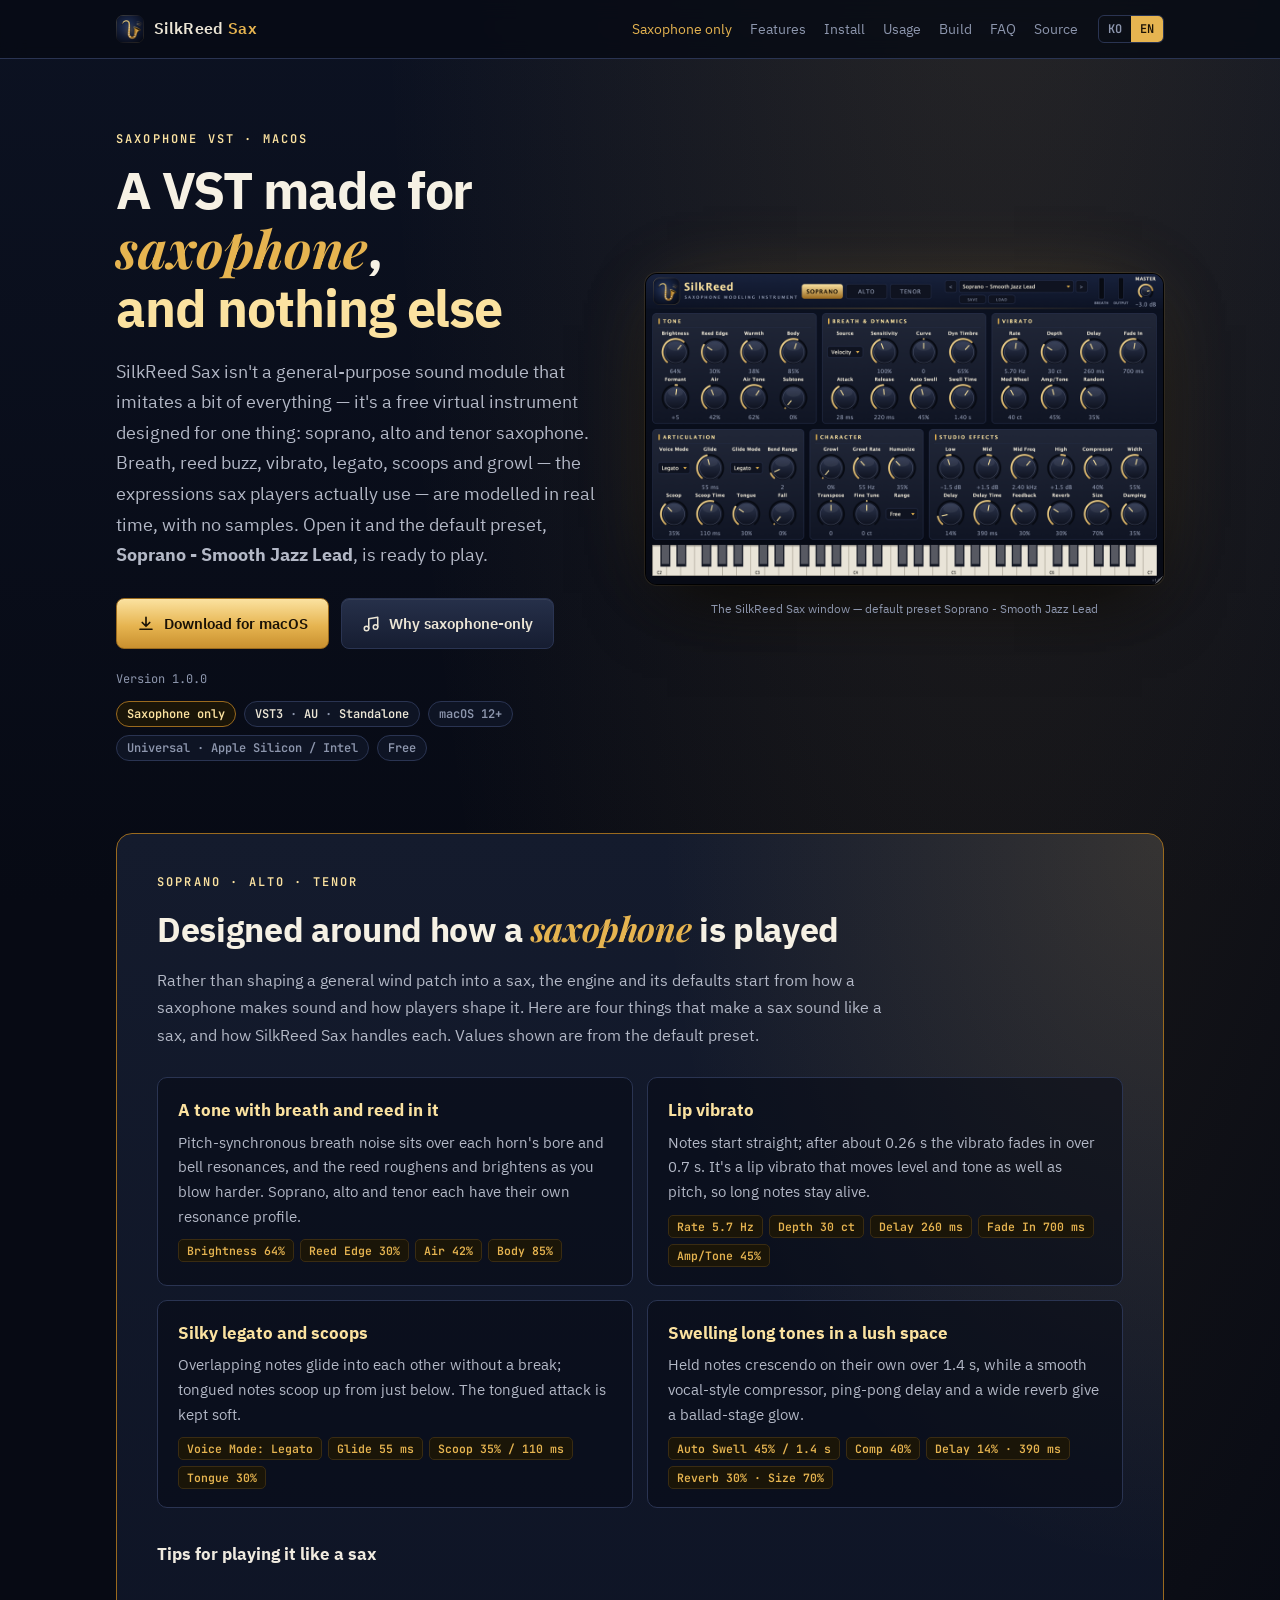
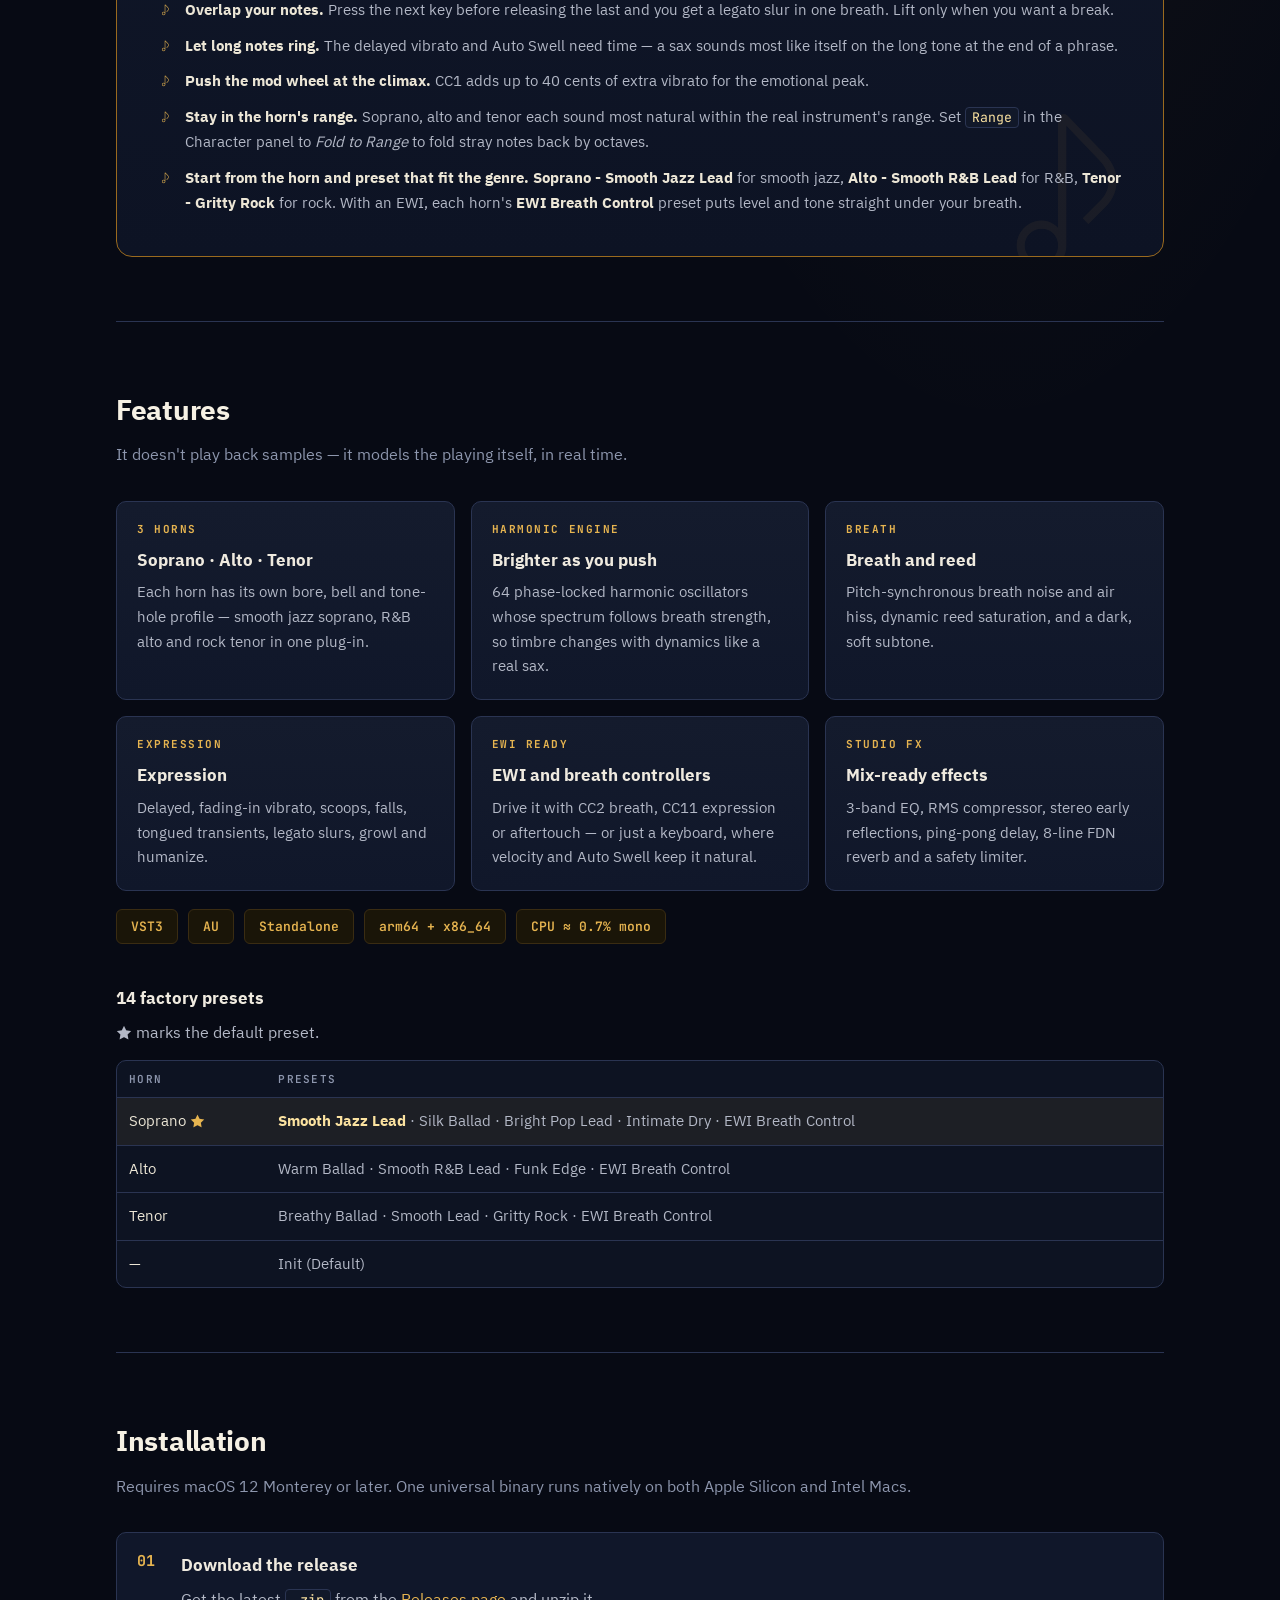
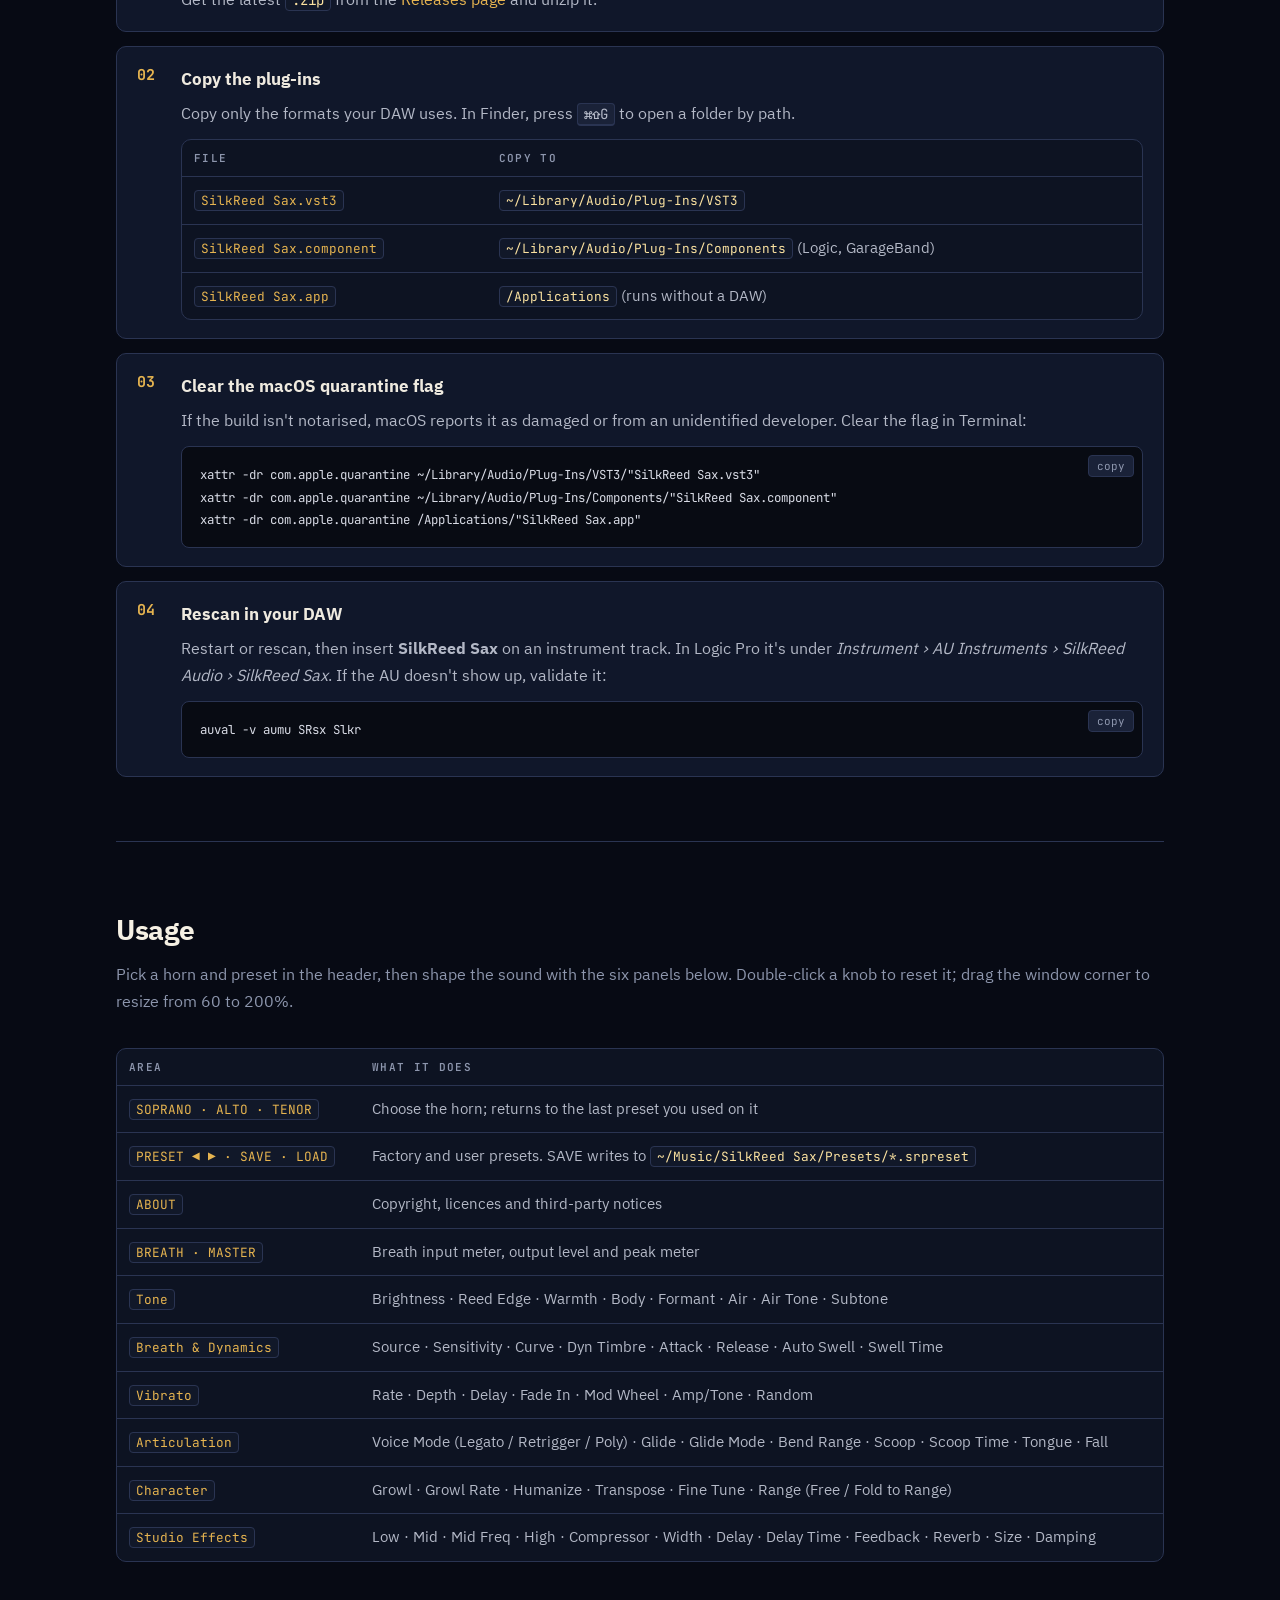
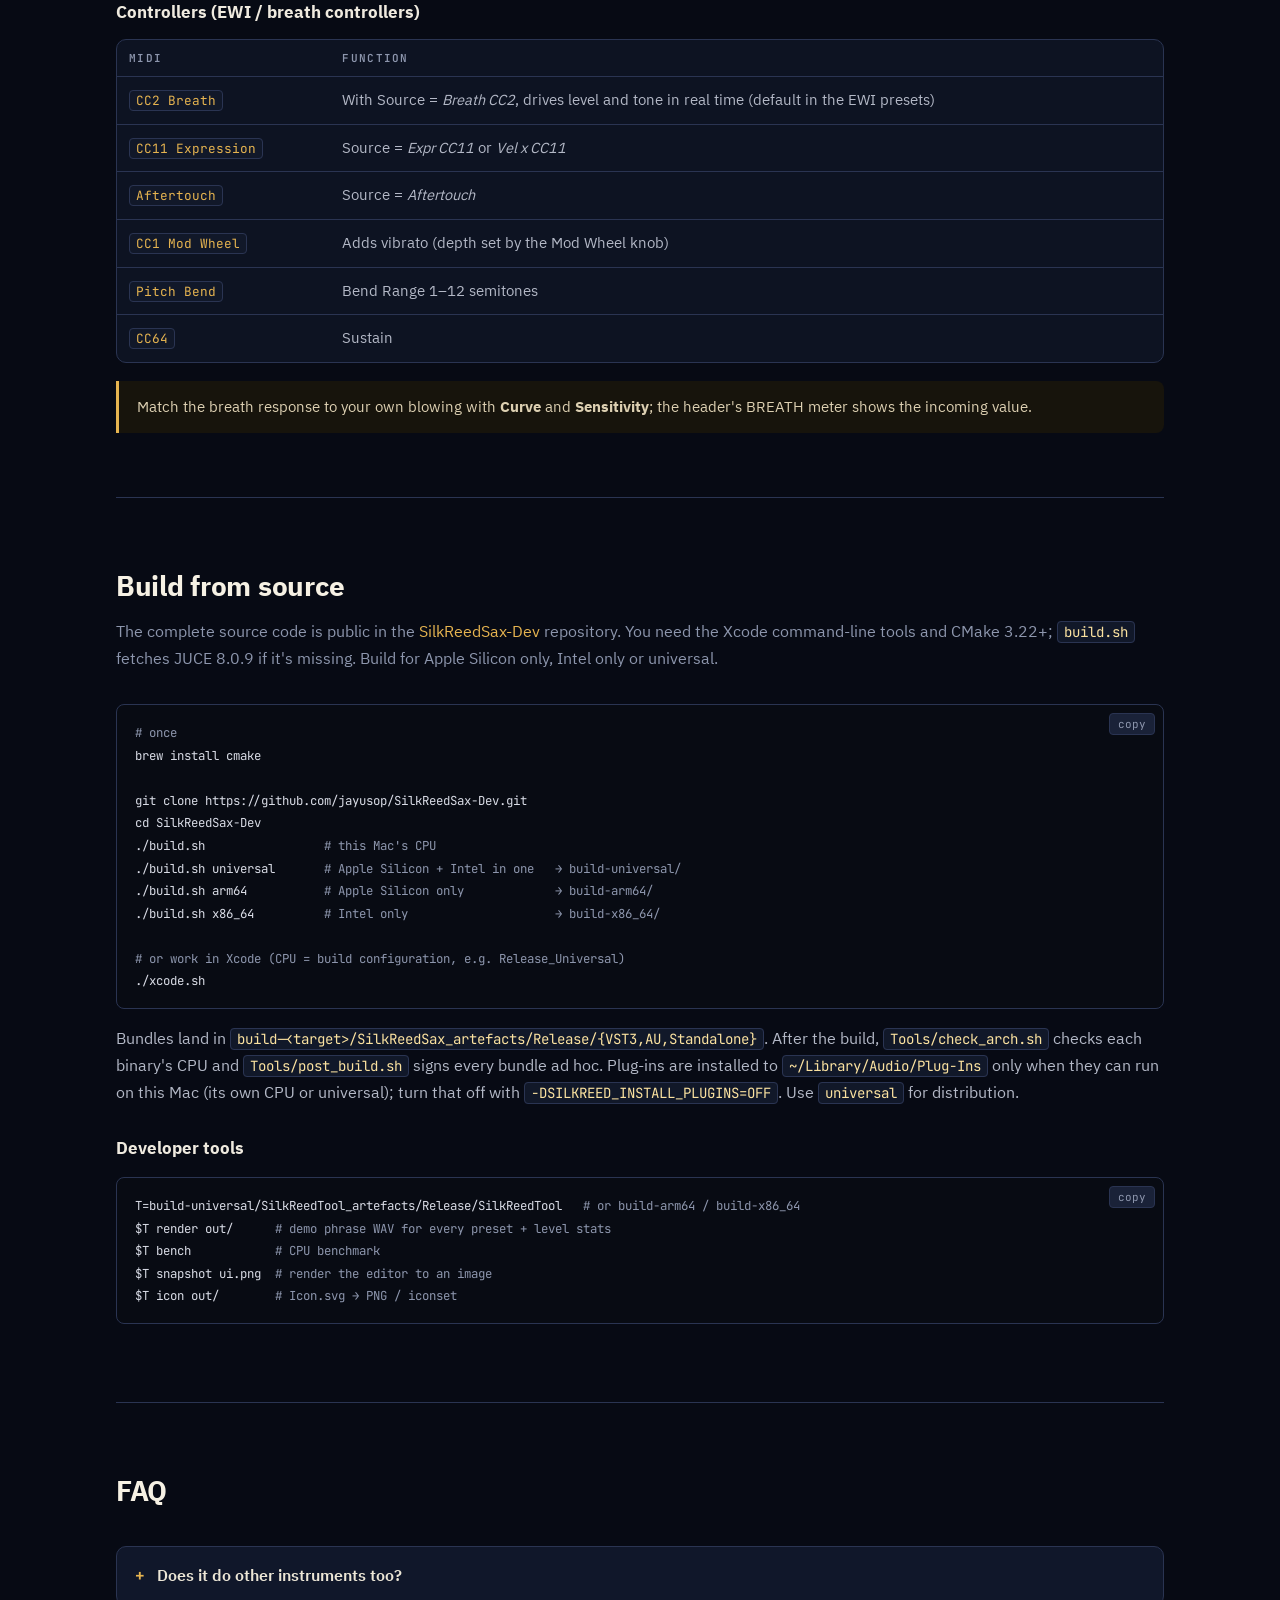
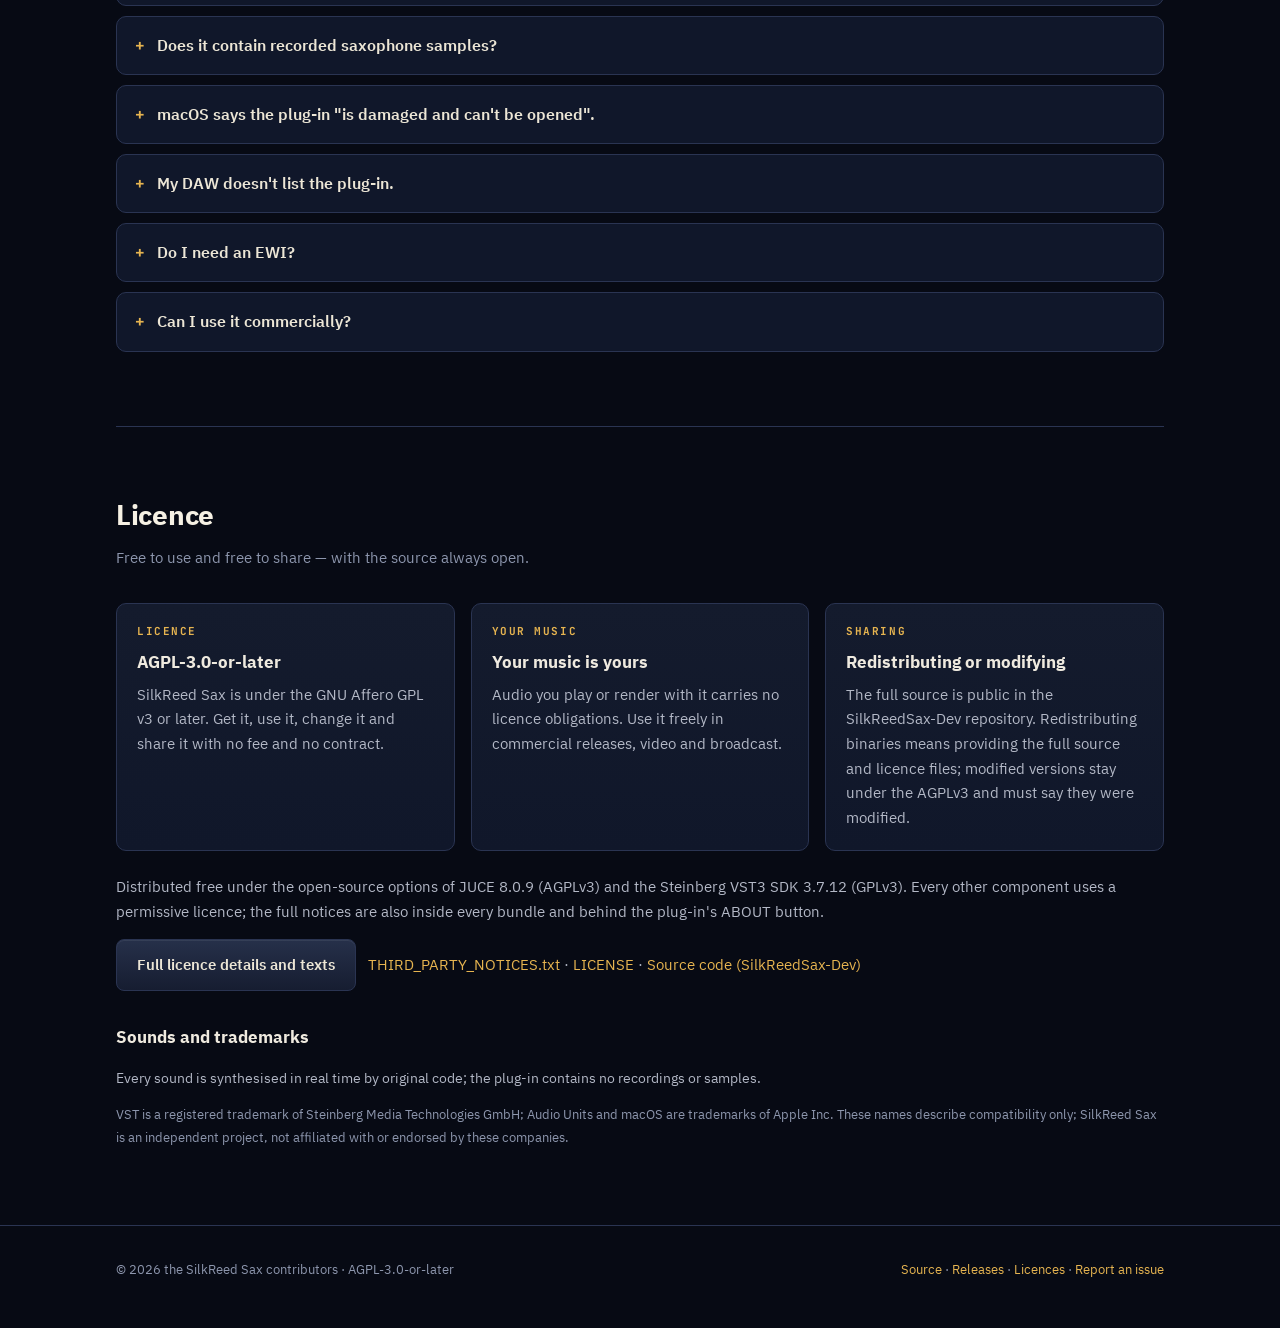
==== commit a1cae2f5: "Add files via upload" ====
--- a/docs/index.html
+++ b/docs/index.html
@@ -26,7 +26,7 @@
       <a href="#usage"><span lang="ko">사용법</span><span lang="en">Usage</span></a>
       <a href="#build"><span lang="ko">빌드</span><span lang="en">Build</span></a>
       <a href="#faq">FAQ</a>
-      <a data-link="source" href="#">GitHub</a>
+      <a data-link="source" href="#"><span lang="ko">소스 코드</span><span lang="en">Source</span></a>
     </nav>
     <div class="lang" role="group" aria-label="Language">
       <button data-set-lang="ko">KO</button><button data-set-lang="en">EN</button>
@@ -220,12 +220,12 @@
 <!-- ================= BUILD ================= -->
 <section id="build">
   <h2><span lang="ko">소스에서 빌드</span><span lang="en">Build from source</span></h2>
-  <p class="sub"><span lang="ko">전체 소스 코드는 각 릴리스에 <code>SilkReed-Sax-&lt;버전&gt;-source.zip</code>으로 함께 올라갑니다. Xcode 커맨드라인 툴과 CMake 3.22 이상이 필요하며, JUCE 8.0.9가 없으면 <code>build.sh</code>가 내려받습니다. Apple Silicon 전용, Intel 전용, 유니버설 중에서 골라 빌드할 수 있습니다.</span><span lang="en">The complete source code is attached to every release as <code>SilkReed-Sax-&lt;version&gt;-source.zip</code>. You need the Xcode command-line tools and CMake 3.22+; <code>build.sh</code> fetches JUCE 8.0.9 if it's missing. Build for Apple Silicon only, Intel only or universal.</span></p>
+  <p class="sub"><span lang="ko">전체 소스 코드는 <a data-link="source" href="#">SilkReedSax-Dev</a> 저장소에 공개되어 있습니다. Xcode 커맨드라인 툴과 CMake 3.22 이상이 필요하며, JUCE 8.0.9가 없으면 <code>build.sh</code>가 내려받습니다. Apple Silicon 전용, Intel 전용, 유니버설 중에서 골라 빌드할 수 있습니다.</span><span lang="en">The complete source code is public in the <a data-link="source" href="#">SilkReedSax-Dev</a> repository. You need the Xcode command-line tools and CMake 3.22+; <code>build.sh</code> fetches JUCE 8.0.9 if it's missing. Build for Apple Silicon only, Intel only or universal.</span></p>
 <pre><code><span class="c"># once</span>
 brew install cmake
 
-<span class="c"># unzip the source from the Releases page, then</span>
-cd SilkReed-Sax-source
+git clone <span data-text="clone">https://github.com/jayusop/SilkReedSax-Dev.git</span>
+cd <span data-text="repo-name">SilkReedSax-Dev</span>
 ./build.sh                 <span class="c"># this Mac's CPU</span>
 ./build.sh universal       <span class="c"># Apple Silicon + Intel in one   → build-universal/</span>
 ./build.sh arm64           <span class="c"># Apple Silicon only             → build-arm64/</span>
@@ -273,11 +273,11 @@
       <p><span lang="ko">플러그인으로 연주·렌더링한 오디오에는 라이선스 의무가 없습니다. 상업 음반·영상·방송에도 자유롭게 쓰세요.</span><span lang="en">Audio you play or render with it carries no licence obligations. Use it freely in commercial releases, video and broadcast.</span></p></div>
     <div class="card"><span class="ico">SHARING</span>
       <h3><span lang="ko">재배포·수정 조건</span><span lang="en">Redistributing or modifying</span></h3>
-      <p><span lang="ko">전체 소스는 각 릴리스에 함께 올라갑니다. 바이너리를 다시 배포하면 전체 소스와 라이선스 파일을 함께 제공해야 하고, 수정본은 AGPLv3를 유지하며 수정 사실을 밝혀야 합니다.</span><span lang="en">The full source ships with every release. Redistributing binaries means providing the full source and licence files; modified versions stay under the AGPLv3 and must say they were modified.</span></p></div>
+      <p><span lang="ko">전체 소스는 SilkReedSax-Dev 저장소에 공개되어 있습니다. 바이너리를 다시 배포하면 전체 소스와 라이선스 파일을 함께 제공해야 하고, 수정본은 AGPLv3를 유지하며 수정 사실을 밝혀야 합니다.</span><span lang="en">The full source is public in the SilkReedSax-Dev repository. Redistributing binaries means providing the full source and licence files; modified versions stay under the AGPLv3 and must say they were modified.</span></p></div>
   </div>
   <p style="margin-top:24px"><span lang="ko">JUCE 8.0.9(AGPLv3)와 Steinberg VST3 SDK 3.7.12(GPLv3)의 오픈소스 라이선스를 택해 무료로 공개합니다. 나머지 구성 요소는 모두 허용형 라이선스이며, 전체 고지문은 각 번들 안과 플러그인의 ABOUT 버튼에도 들어 있습니다.</span><span lang="en">Distributed free under the open-source options of JUCE 8.0.9 (AGPLv3) and the Steinberg VST3 SDK 3.7.12 (GPLv3). Every other component uses a permissive licence; the full notices are also inside every bundle and behind the plug-in's ABOUT button.</span></p>
   <p><a class="btn" href="licenses.html"><span lang="ko">라이선스 상세·전문 보기</span><span lang="en">Full licence details and texts</span></a>
-     &nbsp; <a href="THIRD_PARTY_NOTICES.txt">THIRD_PARTY_NOTICES.txt</a> · <a data-link="license" href="#">LICENSE</a> · <a data-link="releases" href="#"><span lang="ko">소스 코드 (Releases)</span><span lang="en">Source code (Releases)</span></a></p>
+     &nbsp; <a href="THIRD_PARTY_NOTICES.txt">THIRD_PARTY_NOTICES.txt</a> · <a data-link="license" href="#">LICENSE</a> · <a data-link="source" href="#"><span lang="ko">소스 코드 (SilkReedSax-Dev)</span><span lang="en">Source code (SilkReedSax-Dev)</span></a></p>
 
   <h3 style="margin-top:32px"><span lang="ko">소리·상표</span><span lang="en">Sounds and trademarks</span></h3>
   <p style="font-size:14px"><span lang="ko">모든 소리는 원본 코드로 실시간 합성되며, 플러그인에는 녹음이나 샘플이 들어 있지 않습니다.</span><span lang="en">Every sound is synthesised in real time by original code; the plug-in contains no recordings or samples.</span></p>
@@ -289,7 +289,7 @@
 <footer>
   <div class="wrap">
     <span>© 2026 the SilkReed Sax contributors · AGPL-3.0-or-later</span>
-    <span><a data-link="source" href="#">GitHub</a> · <a data-link="releases" href="#">Releases</a> · <a href="licenses.html"><span lang="ko">라이선스</span><span lang="en">Licences</span></a> · <a data-link="issues" href="#"><span lang="ko">문제 신고</span><span lang="en">Report an issue</span></a></span>
+    <span><a data-link="source" href="#"><span lang="ko">소스 코드</span><span lang="en">Source</span></a> · <a data-link="releases" href="#">Releases</a> · <a href="licenses.html"><span lang="ko">라이선스</span><span lang="en">Licences</span></a> · <a data-link="issues" href="#"><span lang="ko">문제 신고</span><span lang="en">Report an issue</span></a></span>
   </div>
 </footer>
 
